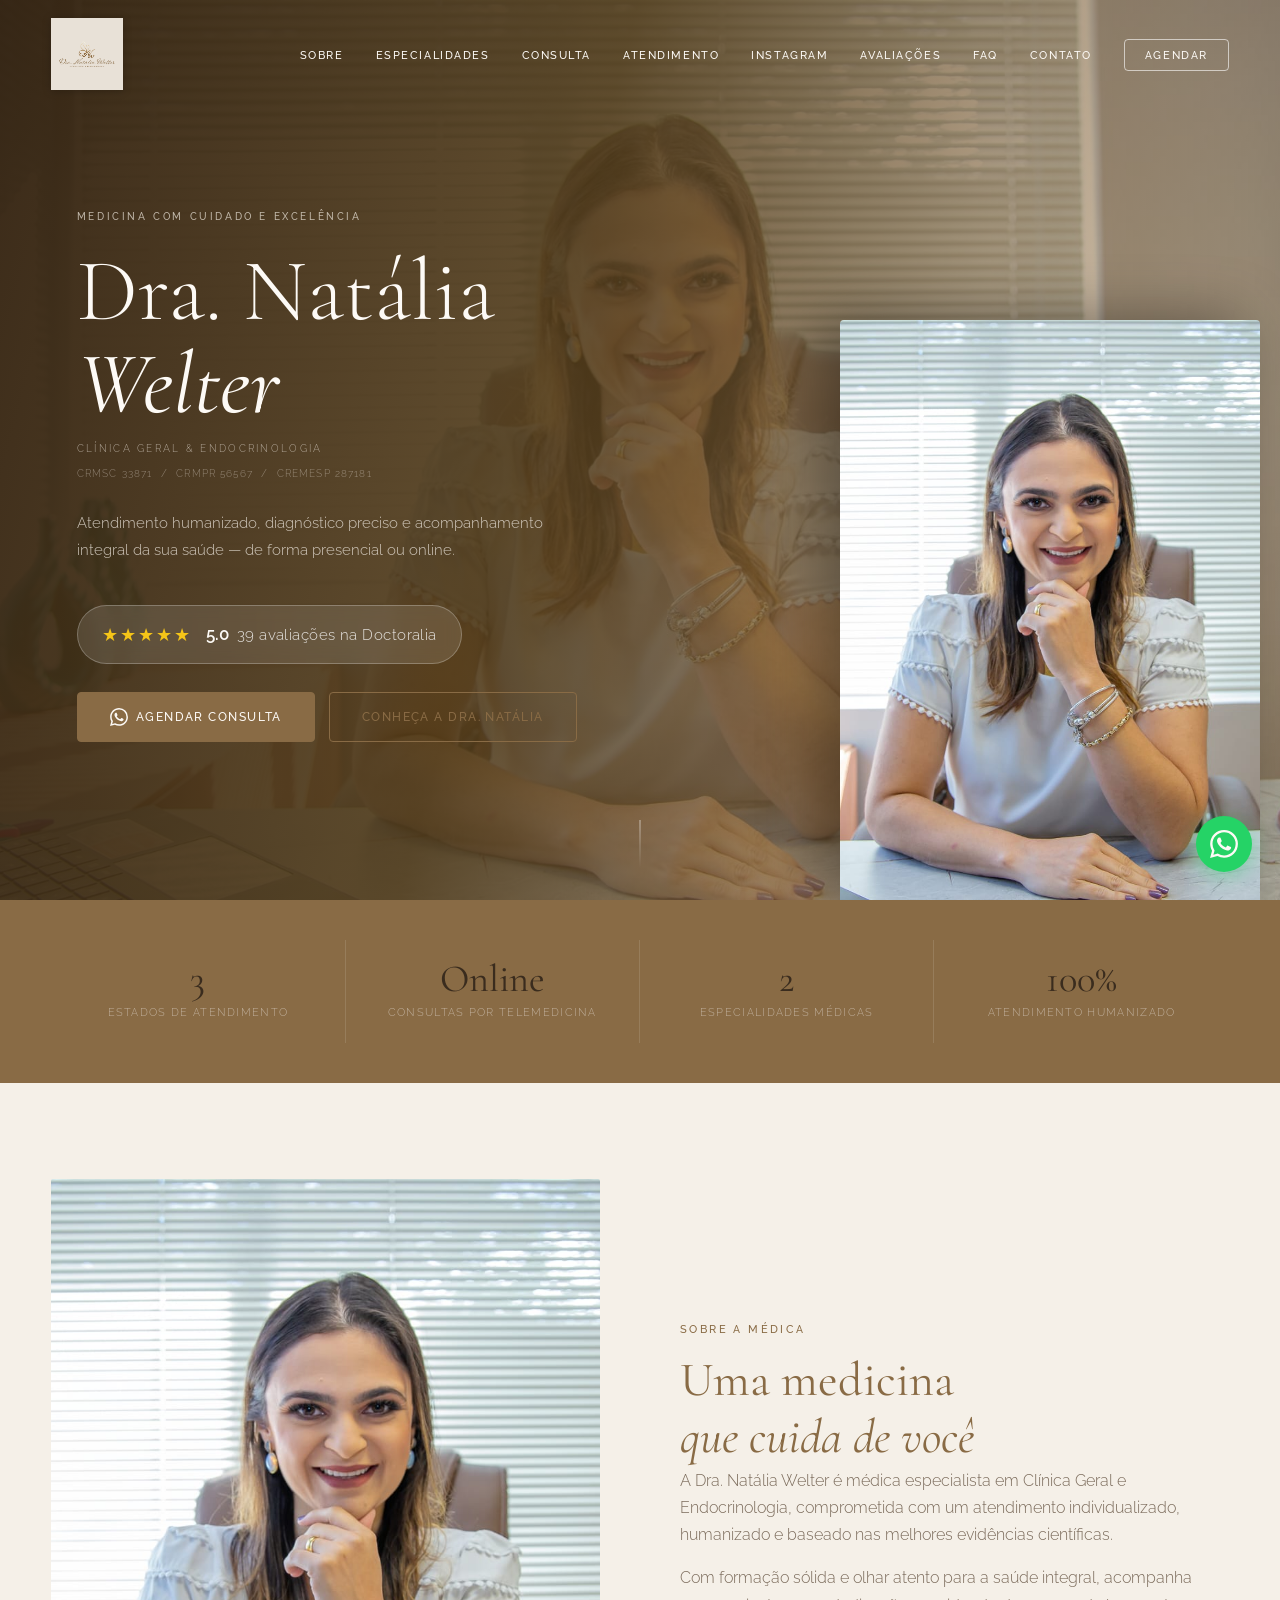
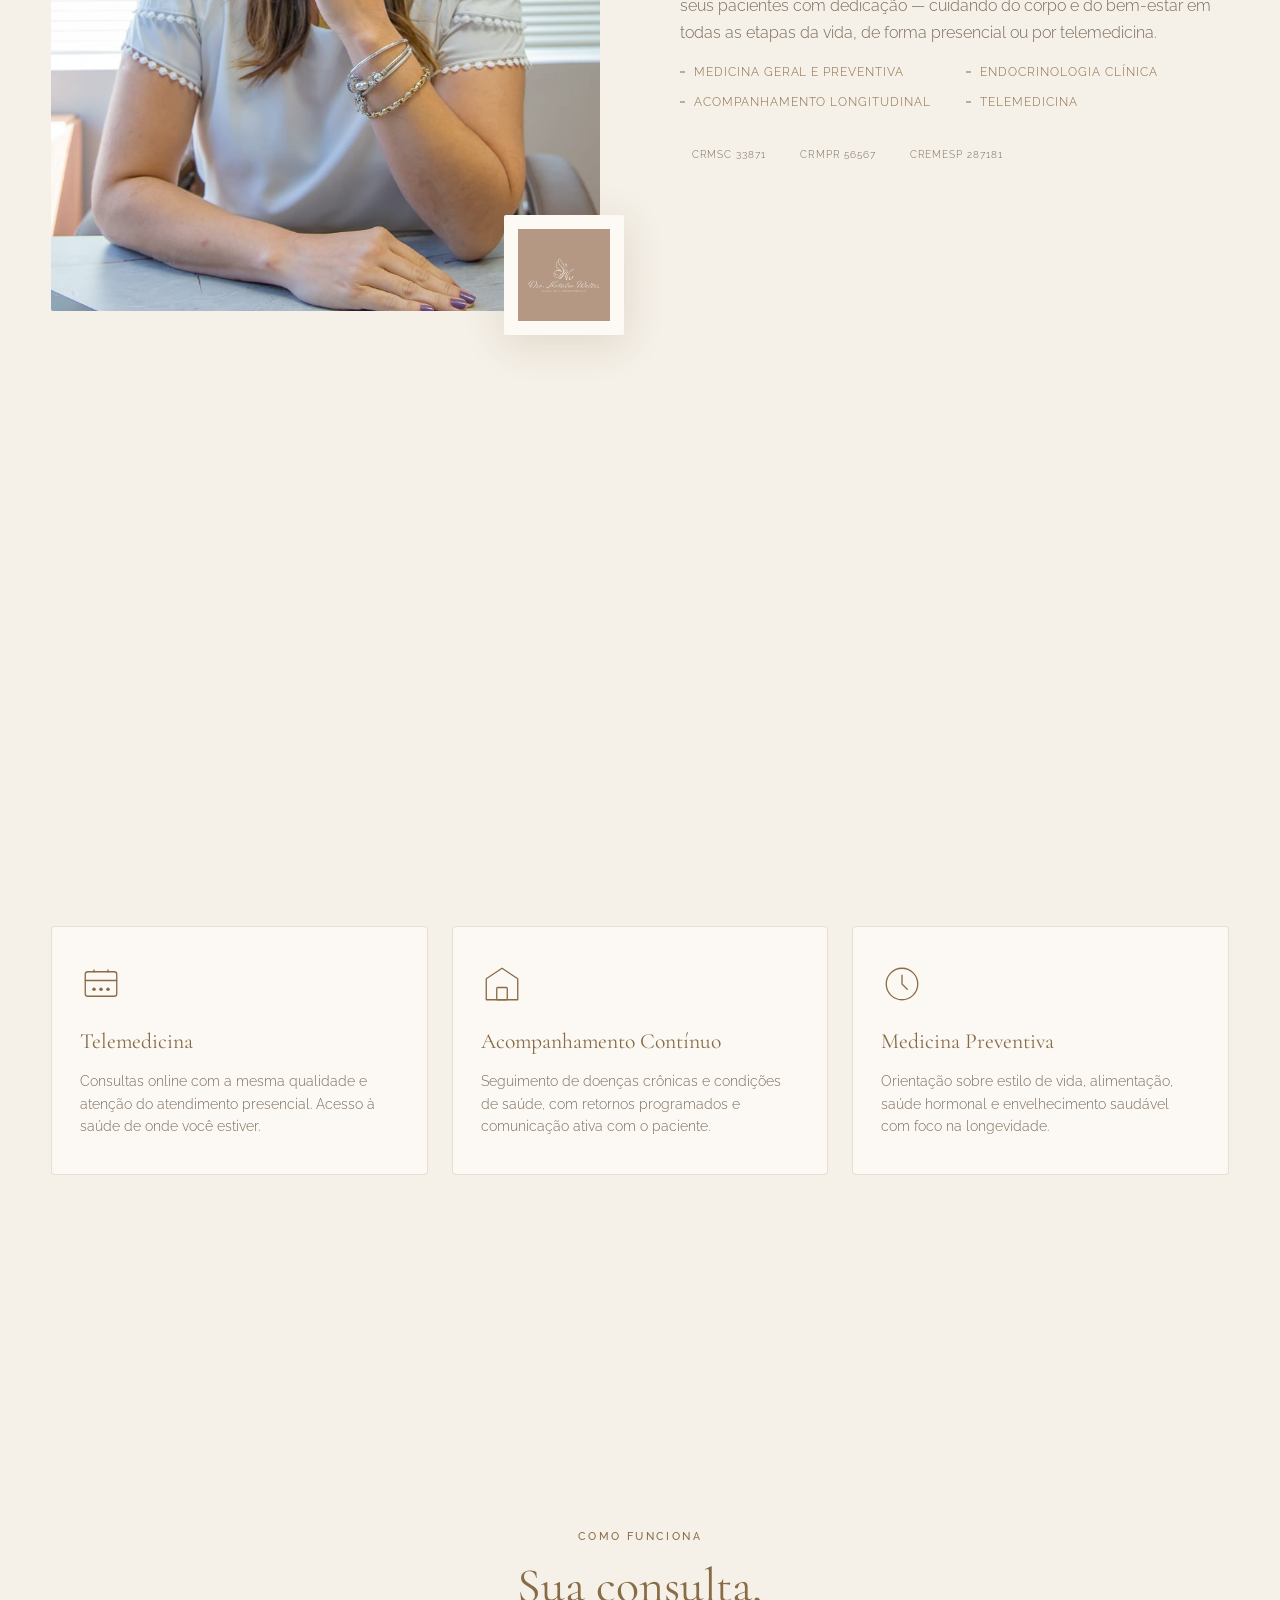
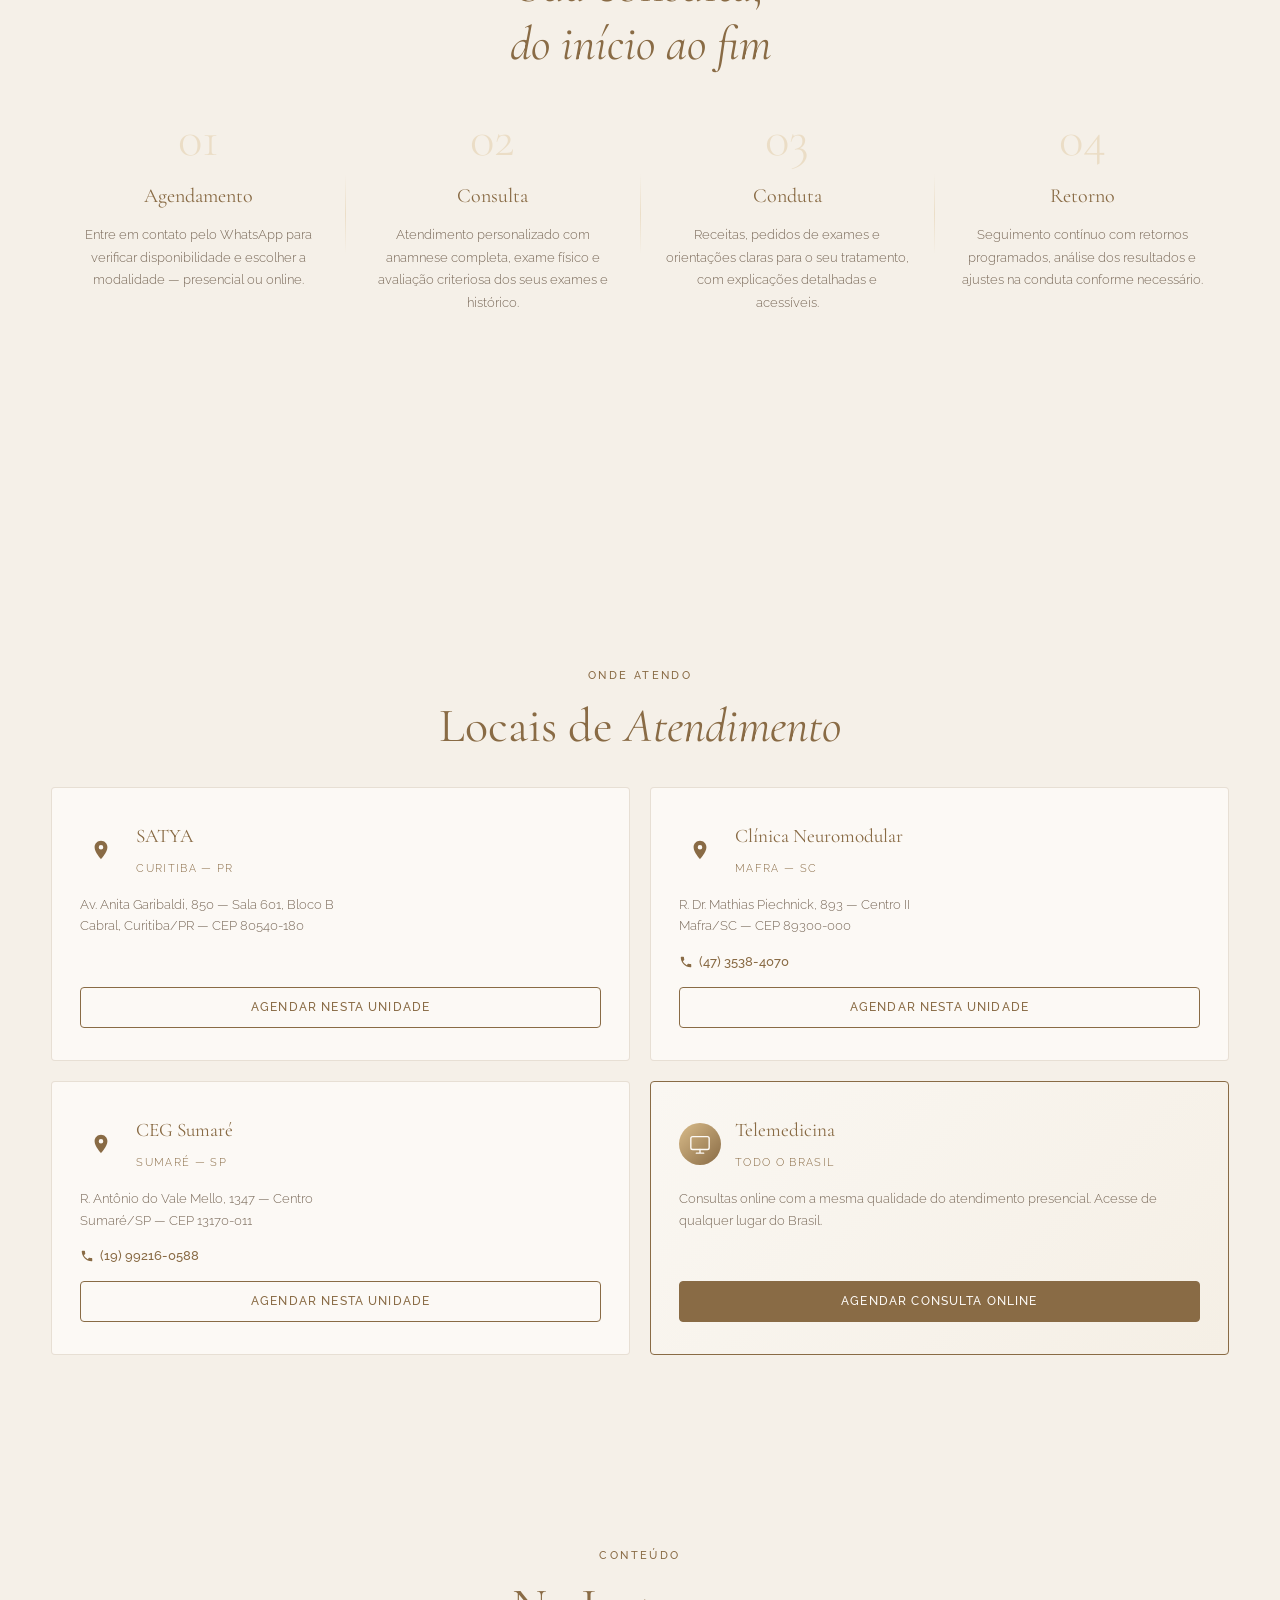
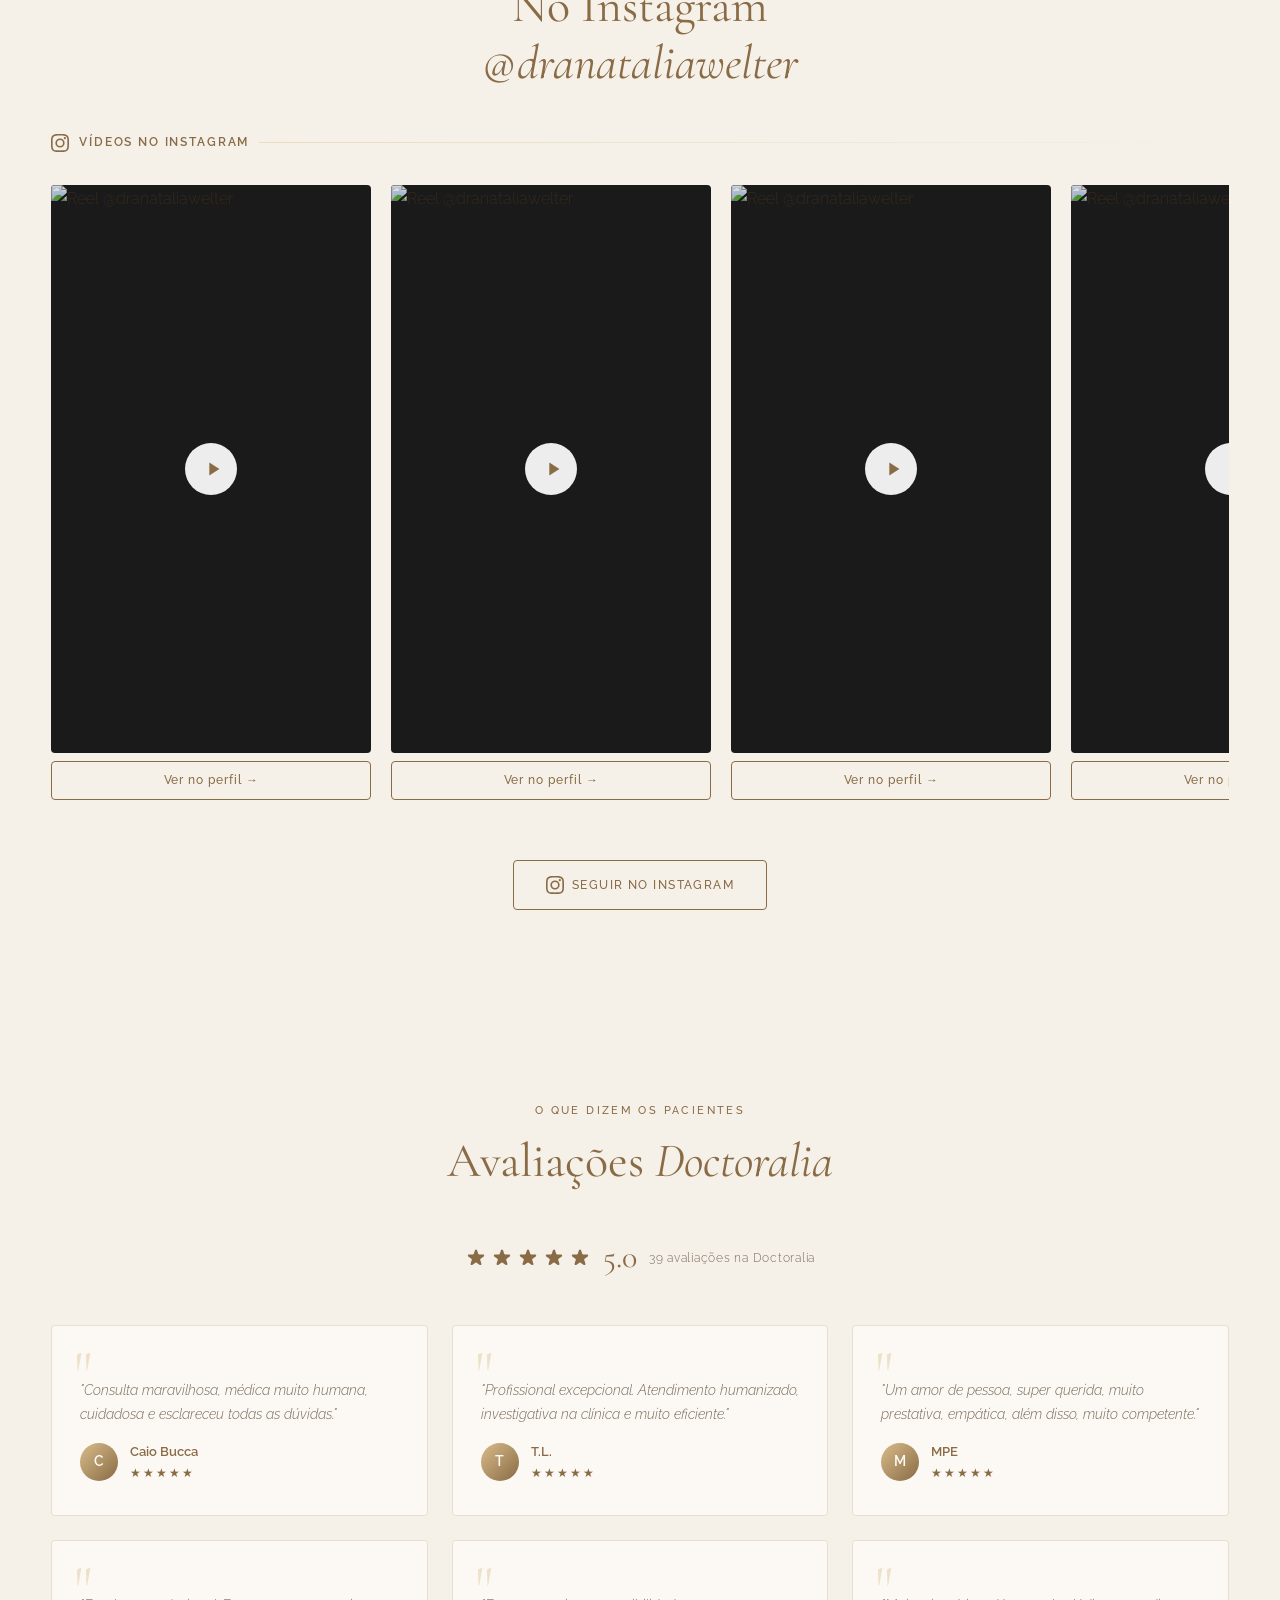
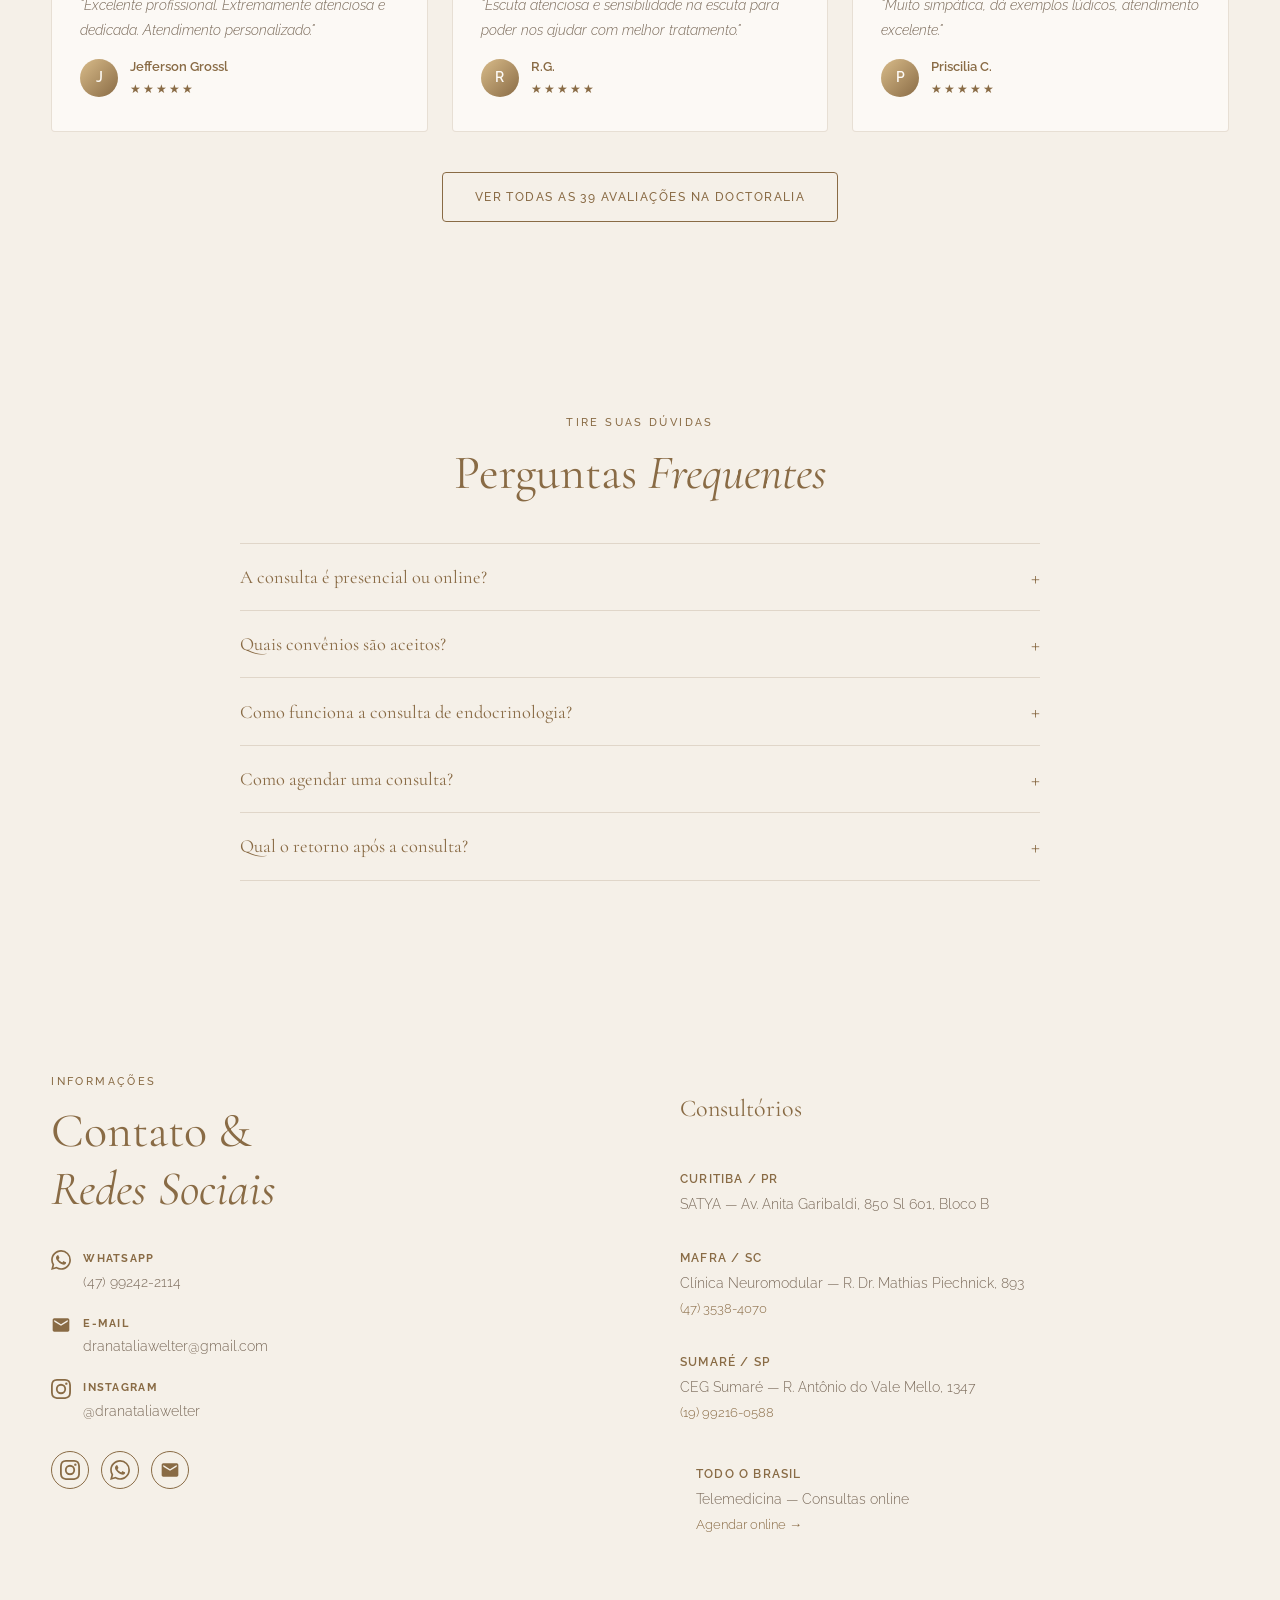
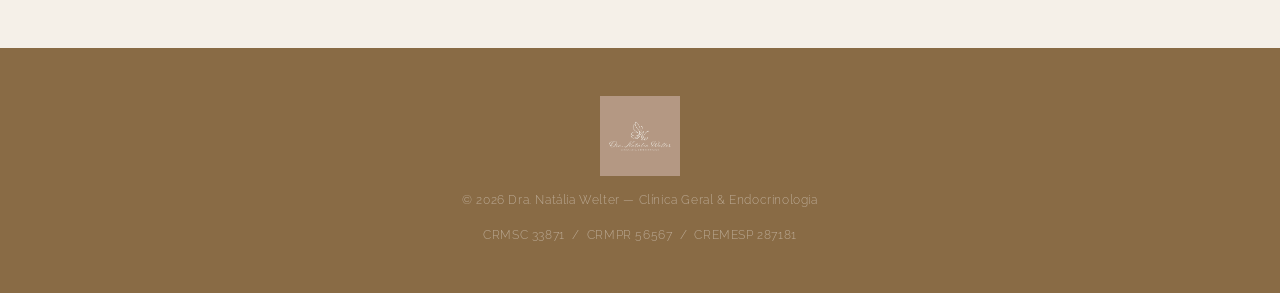
==== index.backup.html @ 38327fff "update: nova versão do site (bundle); backup em index.backup.html" ====
<!DOCTYPE html>
<html lang="pt-BR">
<head>
  <meta charset="UTF-8" />
  <meta name="viewport" content="width=device-width, initial-scale=1.0" />
  <title>Dra. Natália Welter — Clínica Geral & Endocrinologia</title>
  <meta name="description" content="Dra. Natália Welter, médica especialista em Clínica Geral e Endocrinologia. Atendimento presencial em Curitiba/PR, Mafra/SC, Sumaré/SP e online. Agende sua consulta." />
  <link rel="preconnect" href="https://fonts.googleapis.com" />
  <link rel="preconnect" href="https://fonts.gstatic.com" crossorigin />
  <link href="https://fonts.googleapis.com/css2?family=Cormorant+Garamond:ital,wght@0,300;0,400;0,500;1,300;1,400&family=Raleway:wght@300;400;500;600&display=swap" rel="stylesheet" />
  <link rel="stylesheet" href="assets/css/style.css" />
</head>
<body>

  <!-- NAVEGAÇÃO -->
  <header class="header" id="header">
    <nav class="nav container">
      <a href="#inicio" class="nav__logo">
        <img src="assets/images/logo-light.png" alt="Dra. Natália Welter" />
      </a>
      <ul class="nav__menu" id="navMenu">
        <li><a href="#sobre" class="nav__link">Sobre</a></li>
        <li><a href="#especialidades" class="nav__link">Especialidades</a></li>
        <li><a href="#consulta" class="nav__link">Consulta</a></li>
        <li><a href="#locais" class="nav__link">Atendimento</a></li>
        <li><a href="#instagram" class="nav__link">Instagram</a></li>
        <li><a href="#avaliacoes" class="nav__link">Avaliações</a></li>
        <li><a href="#faq" class="nav__link">FAQ</a></li>
        <li><a href="#contato" class="nav__link">Contato</a></li>
        <li><a href="https://wa.me/5547992422114" target="_blank" rel="noopener" class="nav__link nav__link--cta">Agendar</a></li>
      </ul>
      <button class="nav__toggle" id="navToggle" aria-label="Abrir menu">
        <span></span><span></span><span></span>
      </button>
    </nav>
  </header>

  <!-- HERO -->
  <section class="hero" id="inicio">
    <div class="hero__bg"></div>
    <div class="hero__grid">
      <div class="hero__content">
        <p class="hero__eyebrow">Medicina com cuidado e excelência</p>
        <h1 class="hero__title">Dra. Natália<br /><em>Welter</em></h1>
        <p class="hero__specialty">Clínica Geral &amp; Endocrinologia</p>
        <p class="hero__crm">CRMSC 33871 &nbsp;/&nbsp; CRMPR 56567 &nbsp;/&nbsp; CREMESP 287181</p>
        <p class="hero__text">
          Atendimento humanizado, diagnóstico preciso e acompanhamento integral da sua saúde — de forma presencial ou online.
        </p>
        <!-- Badge social proof -->
        <a href="#avaliacoes" class="hero__badge-social">
          <div class="hero__badge-stars">★★★★★</div>
          <div class="hero__badge-text">
            <strong>5.0</strong>
            <span>39 avaliações na Doctoralia</span>
          </div>
        </a>
        <div class="hero__actions">
          <a href="https://wa.me/5547992422114" target="_blank" rel="noopener" class="btn btn--primary">
            <svg viewBox="0 0 24 24" fill="currentColor" width="18" height="18"><path d="M17.472 14.382c-.297-.149-1.758-.867-2.03-.967-.273-.099-.471-.148-.67.15-.197.297-.767.966-.94 1.164-.173.199-.347.223-.644.075-.297-.15-1.255-.463-2.39-1.475-.883-.788-1.48-1.761-1.653-2.059-.173-.297-.018-.458.13-.606.134-.133.298-.347.446-.52.149-.174.198-.298.298-.497.099-.198.05-.371-.025-.52-.075-.149-.669-1.612-.916-2.207-.242-.579-.487-.5-.669-.51-.173-.008-.371-.01-.57-.01-.198 0-.52.074-.792.372-.272.297-1.04 1.016-1.04 2.479 0 1.462 1.065 2.875 1.213 3.074.149.198 2.096 3.2 5.077 4.487.709.306 1.262.489 1.694.625.712.227 1.36.195 1.871.118.571-.085 1.758-.719 2.006-1.413.248-.694.248-1.289.173-1.413-.074-.124-.272-.198-.57-.347m-5.421 7.403h-.004a9.87 9.87 0 01-5.031-1.378l-.361-.214-3.741.982.998-3.648-.235-.374a9.86 9.86 0 01-1.51-5.26c.001-5.45 4.436-9.884 9.888-9.884 2.64 0 5.122 1.03 6.988 2.898a9.825 9.825 0 012.893 6.994c-.003 5.45-4.437 9.884-9.885 9.884m8.413-18.297A11.815 11.815 0 0012.05 0C5.495 0 .16 5.335.157 11.892c0 2.096.547 4.142 1.588 5.945L.057 24l6.305-1.654a11.882 11.882 0 005.683 1.448h.005c6.554 0 11.89-5.335 11.893-11.893a11.821 11.821 0 00-3.48-8.413z"/></svg>
            Agendar Consulta
          </a>
          <a href="#sobre" class="btn btn--outline-hero">Conheça a Dra. Natália</a>
        </div>
      </div>
      <div class="hero__photo">
        <div class="hero__photo-frame">
          <img src="assets/images/foto-dra-natalia.jpg" alt="Dra. Natália Welter" class="hero__photo-img" />
        </div>
      </div>
    </div>
    <div class="hero__scroll"><span></span></div>
  </section>

  <!-- NÚMEROS / DESTAQUES -->
  <section class="numeros">
    <div class="container numeros__grid">
      <div class="numero__item">
        <strong>3</strong>
        <span>Estados de atendimento</span>
      </div>
      <div class="numero__item">
        <strong>Online</strong>
        <span>Consultas por telemedicina</span>
      </div>
      <div class="numero__item">
        <strong>2</strong>
        <span>Especialidades médicas</span>
      </div>
      <div class="numero__item">
        <strong>100%</strong>
        <span>Atendimento humanizado</span>
      </div>
    </div>
  </section>

  <!-- SOBRE -->
  <section class="sobre section" id="sobre">
    <div class="container sobre__grid">
      <div class="sobre__image-wrap" data-reveal>
        <div class="sobre__image-frame">
          <img src="assets/images/foto-dra-natalia.jpg" alt="Dra. Natália Welter em seu consultório" class="sobre__foto" />
        </div>
        <div class="sobre__image-tag">
          <img src="assets/images/logo-beige.png" alt="Dra. Natália Welter" />
        </div>
      </div>
      <div class="sobre__content" data-reveal>
        <span class="section__label">Sobre a médica</span>
        <h2 class="section__title">Uma medicina<br /><em>que cuida de você</em></h2>
        <p>
          A Dra. Natália Welter é médica especialista em Clínica Geral e Endocrinologia, comprometida com um atendimento individualizado, humanizado e baseado nas melhores evidências científicas.
        </p>
        <p>
          Com formação sólida e olhar atento para a saúde integral, acompanha seus pacientes com dedicação — cuidando do corpo e do bem-estar em todas as etapas da vida, de forma presencial ou por telemedicina.
        </p>
        <ul class="sobre__list">
          <li>Medicina Geral e Preventiva</li>
          <li>Endocrinologia Clínica</li>
          <li>Acompanhamento Longitudinal</li>
          <li>Telemedicina</li>
        </ul>
        <div class="sobre__crms">
          <span>CRMSC 33871</span>
          <span>CRMPR 56567</span>
          <span>CREMESP 287181</span>
        </div>
      </div>
    </div>
  </section>

  <!-- ESPECIALIDADES -->
  <section class="especialidades section section--alt" id="especialidades">
    <div class="container">
      <div class="section__header" data-reveal>
        <span class="section__label">Áreas de atuação</span>
        <h2 class="section__title">Especialidades</h2>
      </div>
      <div class="cards">

        <div class="card" data-reveal>
          <div class="card__icon">
            <svg viewBox="0 0 48 48" fill="none" xmlns="http://www.w3.org/2000/svg"><path d="M24 4C12.954 4 4 12.954 4 24s8.954 20 20 20 20-8.954 20-20S35.046 4 24 4z" stroke="currentColor" stroke-width="1.5"/><path d="M24 14v20M14 24h20" stroke="currentColor" stroke-width="1.5" stroke-linecap="round"/></svg>
          </div>
          <h3>Clínica Geral</h3>
          <p>Diagnóstico, tratamento e prevenção de doenças. Cuidado integral com a saúde do adulto — do check-up à conduta terapêutica personalizada.</p>
        </div>

        <div class="card" data-reveal>
          <div class="card__icon">
            <svg viewBox="0 0 48 48" fill="none" xmlns="http://www.w3.org/2000/svg"><path d="M24 8c-4.418 0-8 3.582-8 8 0 3.07 1.73 5.74 4.27 7.12L18 38h12l-2.27-14.88C30.27 21.74 32 19.07 32 16c0-4.418-3.582-8-8-8z" stroke="currentColor" stroke-width="1.5" stroke-linejoin="round"/><path d="M18 38c0 2.21 2.686 4 6 4s6-1.79 6-4" stroke="currentColor" stroke-width="1.5"/></svg>
          </div>
          <h3>Endocrinologia</h3>
          <p>Avaliação e tratamento de disfunções hormonais: tireoide, diabetes, obesidade, adrenal, hipófise e distúrbios do metabolismo.</p>
        </div>

        <div class="card" data-reveal>
          <div class="card__icon">
            <svg viewBox="0 0 48 48" fill="none" xmlns="http://www.w3.org/2000/svg"><rect x="8" y="8" width="32" height="32" rx="4" stroke="currentColor" stroke-width="1.5"/><path d="M16 24h16M24 16v16" stroke="currentColor" stroke-width="1.5" stroke-linecap="round"/></svg>
          </div>
          <h3>Check-up & Prevenção</h3>
          <p>Avaliação preventiva completa com exames e orientações para manter a saúde em dia e antecipar riscos com antecedência.</p>
        </div>

        <div class="card" data-reveal>
          <div class="card__icon">
            <svg viewBox="0 0 48 48" fill="none" xmlns="http://www.w3.org/2000/svg"><rect x="6" y="10" width="36" height="28" rx="3" stroke="currentColor" stroke-width="1.5"/><path d="M16 10V8M32 10V8M6 20h36" stroke="currentColor" stroke-width="1.5" stroke-linecap="round"/><circle cx="16" cy="30" r="2" fill="currentColor"/><circle cx="24" cy="30" r="2" fill="currentColor"/><circle cx="32" cy="30" r="2" fill="currentColor"/></svg>
          </div>
          <h3>Telemedicina</h3>
          <p>Consultas online com a mesma qualidade e atenção do atendimento presencial. Acesso à saúde de onde você estiver.</p>
        </div>

        <div class="card" data-reveal>
          <div class="card__icon">
            <svg viewBox="0 0 48 48" fill="none" xmlns="http://www.w3.org/2000/svg"><path d="M24 6L6 18v24h36V18L24 6z" stroke="currentColor" stroke-width="1.5" stroke-linejoin="round"/><rect x="18" y="28" width="12" height="14" rx="1" stroke="currentColor" stroke-width="1.5"/></svg>
          </div>
          <h3>Acompanhamento Contínuo</h3>
          <p>Seguimento de doenças crônicas e condições de saúde, com retornos programados e comunicação ativa com o paciente.</p>
        </div>

        <div class="card" data-reveal>
          <div class="card__icon">
            <svg viewBox="0 0 48 48" fill="none" xmlns="http://www.w3.org/2000/svg"><path d="M24 6c-9.941 0-18 8.059-18 18s8.059 18 18 18 18-8.059 18-18S33.941 6 24 6z" stroke="currentColor" stroke-width="1.5"/><path d="M24 14v10l6 6" stroke="currentColor" stroke-width="1.5" stroke-linecap="round" stroke-linejoin="round"/></svg>
          </div>
          <h3>Medicina Preventiva</h3>
          <p>Orientação sobre estilo de vida, alimentação, saúde hormonal e envelhecimento saudável com foco na longevidade.</p>
        </div>

      </div>
    </div>
  </section>

  <!-- CONSULTA / COMO FUNCIONA -->
  <section class="consulta section" id="consulta">
    <div class="container">
      <div class="section__header" data-reveal>
        <span class="section__label">Como funciona</span>
        <h2 class="section__title">Sua consulta,<br /><em>do início ao fim</em></h2>
      </div>
      <div class="steps">
        <div class="step" data-reveal>
          <div class="step__number">01</div>
          <h3>Agendamento</h3>
          <p>Entre em contato pelo WhatsApp para verificar disponibilidade e escolher a modalidade — presencial ou online.</p>
        </div>
        <div class="step__divider"></div>
        <div class="step" data-reveal>
          <div class="step__number">02</div>
          <h3>Consulta</h3>
          <p>Atendimento personalizado com anamnese completa, exame físico e avaliação criteriosa dos seus exames e histórico.</p>
        </div>
        <div class="step__divider"></div>
        <div class="step" data-reveal>
          <div class="step__number">03</div>
          <h3>Conduta</h3>
          <p>Receitas, pedidos de exames e orientações claras para o seu tratamento, com explicações detalhadas e acessíveis.</p>
        </div>
        <div class="step__divider"></div>
        <div class="step" data-reveal>
          <div class="step__number">04</div>
          <h3>Retorno</h3>
          <p>Seguimento contínuo com retornos programados, análise dos resultados e ajustes na conduta conforme necessário.</p>
        </div>
      </div>
    </div>
  </section>

  <!-- LOCAIS DE ATENDIMENTO -->
  <section class="locais section section--alt" id="locais">
    <div class="container">
      <div class="section__header" data-reveal>
        <span class="section__label">Onde atendo</span>
        <h2 class="section__title">Locais de <em>Atendimento</em></h2>
      </div>
      <div class="locais__grid">

        <div class="local__card" data-reveal>
          <div class="local__header">
            <div class="local__icon">
              <svg viewBox="0 0 24 24" fill="currentColor" width="22" height="22"><path d="M12 2C8.134 2 5 5.134 5 9c0 5.25 7 13 7 13s7-7.75 7-13c0-3.866-3.134-7-7-7zm0 9.5A2.5 2.5 0 1112 6.5a2.5 2.5 0 010 5z"/></svg>
            </div>
            <div>
              <strong class="local__nome">SATYA</strong>
              <span class="local__cidade">Curitiba — PR</span>
            </div>
          </div>
          <p class="local__endereco">Av. Anita Garibaldi, 850 — Sala 601, Bloco B<br />Cabral, Curitiba/PR — CEP 80540-180</p>
          <a href="https://wa.me/5547992422114" target="_blank" rel="noopener" class="local__btn">Agendar nesta unidade</a>
        </div>

        <div class="local__card" data-reveal>
          <div class="local__header">
            <div class="local__icon">
              <svg viewBox="0 0 24 24" fill="currentColor" width="22" height="22"><path d="M12 2C8.134 2 5 5.134 5 9c0 5.25 7 13 7 13s7-7.75 7-13c0-3.866-3.134-7-7-7zm0 9.5A2.5 2.5 0 1112 6.5a2.5 2.5 0 010 5z"/></svg>
            </div>
            <div>
              <strong class="local__nome">Clínica Neuromodular</strong>
              <span class="local__cidade">Mafra — SC</span>
            </div>
          </div>
          <p class="local__endereco">R. Dr. Mathias Piechnick, 893 — Centro II<br />Mafra/SC — CEP 89300-000</p>
          <a href="tel:+554735384070" class="local__telefone">
            <svg viewBox="0 0 24 24" fill="currentColor" width="14" height="14"><path d="M6.62 10.79c1.44 2.83 3.76 5.14 6.59 6.59l2.2-2.2c.27-.27.67-.36 1.02-.24 1.12.37 2.33.57 3.57.57.55 0 1 .45 1 1V20c0 .55-.45 1-1 1-9.39 0-17-7.61-17-17 0-.55.45-1 1-1h3.5c.55 0 1 .45 1 1 0 1.25.2 2.45.57 3.57.11.35.03.74-.25 1.02l-2.2 2.2z"/></svg>
            (47) 3538-4070
          </a>
          <a href="https://wa.me/5547992422114" target="_blank" rel="noopener" class="local__btn">Agendar nesta unidade</a>
        </div>

        <div class="local__card" data-reveal>
          <div class="local__header">
            <div class="local__icon">
              <svg viewBox="0 0 24 24" fill="currentColor" width="22" height="22"><path d="M12 2C8.134 2 5 5.134 5 9c0 5.25 7 13 7 13s7-7.75 7-13c0-3.866-3.134-7-7-7zm0 9.5A2.5 2.5 0 1112 6.5a2.5 2.5 0 010 5z"/></svg>
            </div>
            <div>
              <strong class="local__nome">CEG Sumaré</strong>
              <span class="local__cidade">Sumaré — SP</span>
            </div>
          </div>
          <p class="local__endereco">R. Antônio do Vale Mello, 1347 — Centro<br />Sumaré/SP — CEP 13170-011</p>
          <a href="tel:+551999216-0588" class="local__telefone">
            <svg viewBox="0 0 24 24" fill="currentColor" width="14" height="14"><path d="M6.62 10.79c1.44 2.83 3.76 5.14 6.59 6.59l2.2-2.2c.27-.27.67-.36 1.02-.24 1.12.37 2.33.57 3.57.57.55 0 1 .45 1 1V20c0 .55-.45 1-1 1-9.39 0-17-7.61-17-17 0-.55.45-1 1-1h3.5c.55 0 1 .45 1 1 0 1.25.2 2.45.57 3.57.11.35.03.74-.25 1.02l-2.2 2.2z"/></svg>
            (19) 99216-0588
          </a>
          <a href="https://wa.me/5547992422114" target="_blank" rel="noopener" class="local__btn">Agendar nesta unidade</a>
        </div>

        <div class="local__card local__card--online" data-reveal>
          <div class="local__header">
            <div class="local__icon local__icon--online">
              <svg viewBox="0 0 24 24" fill="none" xmlns="http://www.w3.org/2000/svg" width="22" height="22"><rect x="2" y="4" width="20" height="14" rx="2" stroke="currentColor" stroke-width="1.5"/><path d="M8 22h8M12 18v4" stroke="currentColor" stroke-width="1.5" stroke-linecap="round"/></svg>
            </div>
            <div>
              <strong class="local__nome">Telemedicina</strong>
              <span class="local__cidade">Todo o Brasil</span>
            </div>
          </div>
          <p class="local__endereco">Consultas online com a mesma qualidade do atendimento presencial. Acesse de qualquer lugar do Brasil.</p>
          <a href="https://wa.me/5547992422114" target="_blank" rel="noopener" class="local__btn local__btn--online">Agendar consulta online</a>
        </div>

      </div>
    </div>
  </section>

  <!-- INSTAGRAM -->
  <section class="conteudo section section--alt" id="instagram">
    <div class="container">
      <div class="section__header" data-reveal>
        <span class="section__label">Conteúdo</span>
        <h2 class="section__title">No Instagram<br/><em>@dranataliawelter</em></h2>
      </div>
      <div class="conteudo__sub-header">
        <svg viewBox="0 0 24 24" fill="currentColor" width="18" height="18"><path d="M12 2.163c3.204 0 3.584.012 4.85.07 3.252.148 4.771 1.691 4.919 4.919.058 1.265.069 1.645.069 4.849 0 3.205-.012 3.584-.069 4.849-.149 3.225-1.664 4.771-4.919 4.919-1.266.058-1.644.07-4.85.07-3.204 0-3.584-.012-4.849-.07-3.26-.149-4.771-1.699-4.919-4.92-.058-1.265-.07-1.644-.07-4.849 0-3.204.013-3.583.07-4.849.149-3.227 1.664-4.771 4.919-4.919 1.266-.057 1.645-.069 4.849-.069zM12 0C8.741 0 8.333.014 7.053.072 2.695.272.273 2.69.073 7.052.014 8.333 0 8.741 0 12c0 3.259.014 3.668.072 4.948.2 4.358 2.618 6.78 6.98 6.98C8.333 23.986 8.741 24 12 24c3.259 0 3.668-.014 4.948-.072 4.354-.2 6.782-2.618 6.979-6.98.059-1.28.073-1.689.073-4.948 0-3.259-.014-3.667-.072-4.947-.196-4.354-2.617-6.78-6.979-6.98C15.668.014 15.259 0 12 0zm0 5.838a6.162 6.162 0 100 12.324 6.162 6.162 0 000-12.324zM12 16a4 4 0 110-8 4 4 0 010 8zm6.406-11.845a1.44 1.44 0 100 2.881 1.44 1.44 0 000-2.881z"/></svg>
        <span>Vídeos no Instagram</span>
      </div>
      <div class="reels__track">
        <div class="reel__wrap"><a href="https://www.instagram.com/reel/DRdBqvHkp5x/" target="_blank" rel="noopener" class="reel__thumb"><img src="https://wsrv.nl/?url=instagram.com/p/DRdBqvHkp5x/media/?size=l&w=300&h=530&fit=cover" alt="Reel @dranataliawelter" loading="lazy"/><div class="reel__play"><svg viewBox="0 0 24 24" fill="currentColor" width="22" height="22"><path d="M8 5v14l11-7z"/></svg></div></a><a href="https://instagram.com/dranataliawelter" target="_blank" rel="noopener" class="reel__btn">Ver no perfil →</a></div>
        <div class="reel__wrap"><a href="https://www.instagram.com/reel/DQcpsddEqP4/" target="_blank" rel="noopener" class="reel__thumb"><img src="https://wsrv.nl/?url=instagram.com/p/DQcpsddEqP4/media/?size=l&w=300&h=530&fit=cover" alt="Reel @dranataliawelter" loading="lazy"/><div class="reel__play"><svg viewBox="0 0 24 24" fill="currentColor" width="22" height="22"><path d="M8 5v14l11-7z"/></svg></div></a><a href="https://instagram.com/dranataliawelter" target="_blank" rel="noopener" class="reel__btn">Ver no perfil →</a></div>
        <div class="reel__wrap"><a href="https://www.instagram.com/reel/DPzdB0vEi78/" target="_blank" rel="noopener" class="reel__thumb"><img src="https://wsrv.nl/?url=instagram.com/p/DPzdB0vEi78/media/?size=l&w=300&h=530&fit=cover" alt="Reel @dranataliawelter" loading="lazy"/><div class="reel__play"><svg viewBox="0 0 24 24" fill="currentColor" width="22" height="22"><path d="M8 5v14l11-7z"/></svg></div></a><a href="https://instagram.com/dranataliawelter" target="_blank" rel="noopener" class="reel__btn">Ver no perfil →</a></div>
        <div class="reel__wrap"><a href="https://www.instagram.com/reel/DPCh74gDmvZ/" target="_blank" rel="noopener" class="reel__thumb"><img src="https://wsrv.nl/?url=instagram.com/p/DPCh74gDmvZ/media/?size=l&w=300&h=530&fit=cover" alt="Reel @dranataliawelter" loading="lazy"/><div class="reel__play"><svg viewBox="0 0 24 24" fill="currentColor" width="22" height="22"><path d="M8 5v14l11-7z"/></svg></div></a><a href="https://instagram.com/dranataliawelter" target="_blank" rel="noopener" class="reel__btn">Ver no perfil →</a></div>
        <div class="reel__wrap"><a href="https://www.instagram.com/reel/DOZX8PSEgxJ/" target="_blank" rel="noopener" class="reel__thumb"><img src="https://wsrv.nl/?url=instagram.com/p/DOZX8PSEgxJ/media/?size=l&w=300&h=530&fit=cover" alt="Reel @dranataliawelter" loading="lazy"/><div class="reel__play"><svg viewBox="0 0 24 24" fill="currentColor" width="22" height="22"><path d="M8 5v14l11-7z"/></svg></div></a><a href="https://instagram.com/dranataliawelter" target="_blank" rel="noopener" class="reel__btn">Ver no perfil →</a></div>
        <div class="reel__wrap"><a href="https://www.instagram.com/reel/DN3NozBS-fU/" target="_blank" rel="noopener" class="reel__thumb"><img src="https://wsrv.nl/?url=instagram.com/p/DN3NozBS-fU/media/?size=l&w=300&h=530&fit=cover" alt="Reel @dranataliawelter" loading="lazy"/><div class="reel__play"><svg viewBox="0 0 24 24" fill="currentColor" width="22" height="22"><path d="M8 5v14l11-7z"/></svg></div></a><a href="https://instagram.com/dranataliawelter" target="_blank" rel="noopener" class="reel__btn">Ver no perfil →</a></div>
        <div class="reel__wrap"><a href="https://www.instagram.com/reel/DM_NWs_SCdF/" target="_blank" rel="noopener" class="reel__thumb"><img src="https://wsrv.nl/?url=instagram.com/p/DM_NWs_SCdF/media/?size=l&w=300&h=530&fit=cover" alt="Reel @dranataliawelter" loading="lazy"/><div class="reel__play"><svg viewBox="0 0 24 24" fill="currentColor" width="22" height="22"><path d="M8 5v14l11-7z"/></svg></div></a><a href="https://instagram.com/dranataliawelter" target="_blank" rel="noopener" class="reel__btn">Ver no perfil →</a></div>
      </div>
      <div class="reels__cta" data-reveal>
        <a href="https://instagram.com/dranataliawelter" target="_blank" rel="noopener" class="btn btn--outline">
          <svg viewBox="0 0 24 24" fill="currentColor" width="18" height="18"><path d="M12 2.163c3.204 0 3.584.012 4.85.07 3.252.148 4.771 1.691 4.919 4.919.058 1.265.069 1.645.069 4.849 0 3.205-.012 3.584-.069 4.849-.149 3.225-1.664 4.771-4.919 4.919-1.266.058-1.644.07-4.85.07-3.204 0-3.584-.012-4.849-.07-3.26-.149-4.771-1.699-4.919-4.92-.058-1.265-.07-1.644-.07-4.849 0-3.204.013-3.583.07-4.849.149-3.227 1.664-4.771 4.919-4.919 1.266-.057 1.645-.069 4.849-.069zM12 0C8.741 0 8.333.014 7.053.072 2.695.272.273 2.69.073 7.052.014 8.333 0 8.741 0 12c0 3.259.014 3.668.072 4.948.2 4.358 2.618 6.78 6.98 6.98C8.333 23.986 8.741 24 12 24c3.259 0 3.668-.014 4.948-.072 4.354-.2 6.782-2.618 6.979-6.98.059-1.28.073-1.689.073-4.948 0-3.259-.014-3.667-.072-4.947-.196-4.354-2.617-6.78-6.979-6.98C15.668.014 15.259 0 12 0zm0 5.838a6.162 6.162 0 100 12.324 6.162 6.162 0 000-12.324zM12 16a4 4 0 110-8 4 4 0 010 8zm6.406-11.845a1.44 1.44 0 100 2.881 1.44 1.44 0 000-2.881z"/></svg>
          Seguir no Instagram
        </a>
      </div>
    </div>
  </section>

  <!-- AVALIAÇÕES -->
  <section class="section section--alt" id="avaliacoes">
    <div class="container">
      <div class="section__header" data-reveal>
        <span class="section__label">O que dizem os pacientes</span>
        <h2 class="section__title">Avaliações <em>Doctoralia</em></h2>
      </div>
      <div id="depoimentos">
        <div class="section__header">
          <div class="depo__score">
            <div class="depo__stars">
              <svg viewBox="0 0 20 20" fill="currentColor" width="22" height="22"><path d="M9.049 2.927c.3-.921 1.603-.921 1.902 0l1.07 3.292a1 1 0 00.95.69h3.462c.969 0 1.371 1.24.588 1.81l-2.8 2.034a1 1 0 00-.364 1.118l1.07 3.292c.3.921-.755 1.688-1.54 1.118l-2.8-2.034a1 1 0 00-1.175 0l-2.8 2.034c-.784.57-1.838-.197-1.539-1.118l1.07-3.292a1 1 0 00-.364-1.118L2.98 8.72c-.783-.57-.38-1.81.588-1.81h3.461a1 1 0 00.951-.69l1.07-3.292z"/></svg>
              <svg viewBox="0 0 20 20" fill="currentColor" width="22" height="22"><path d="M9.049 2.927c.3-.921 1.603-.921 1.902 0l1.07 3.292a1 1 0 00.95.69h3.462c.969 0 1.371 1.24.588 1.81l-2.8 2.034a1 1 0 00-.364 1.118l1.07 3.292c.3.921-.755 1.688-1.54 1.118l-2.8-2.034a1 1 0 00-1.175 0l-2.8 2.034c-.784.57-1.838-.197-1.539-1.118l1.07-3.292a1 1 0 00-.364-1.118L2.98 8.72c-.783-.57-.38-1.81.588-1.81h3.461a1 1 0 00.951-.69l1.07-3.292z"/></svg>
              <svg viewBox="0 0 20 20" fill="currentColor" width="22" height="22"><path d="M9.049 2.927c.3-.921 1.603-.921 1.902 0l1.07 3.292a1 1 0 00.95.69h3.462c.969 0 1.371 1.24.588 1.81l-2.8 2.034a1 1 0 00-.364 1.118l1.07 3.292c.3.921-.755 1.688-1.54 1.118l-2.8-2.034a1 1 0 00-1.175 0l-2.8 2.034c-.784.57-1.838-.197-1.539-1.118l1.07-3.292a1 1 0 00-.364-1.118L2.98 8.72c-.783-.57-.38-1.81.588-1.81h3.461a1 1 0 00.951-.69l1.07-3.292z"/></svg>
              <svg viewBox="0 0 20 20" fill="currentColor" width="22" height="22"><path d="M9.049 2.927c.3-.921 1.603-.921 1.902 0l1.07 3.292a1 1 0 00.95.69h3.462c.969 0 1.371 1.24.588 1.81l-2.8 2.034a1 1 0 00-.364 1.118l1.07 3.292c.3.921-.755 1.688-1.54 1.118l-2.8-2.034a1 1 0 00-1.175 0l-2.8 2.034c-.784.57-1.838-.197-1.539-1.118l1.07-3.292a1 1 0 00-.364-1.118L2.98 8.72c-.783-.57-.38-1.81.588-1.81h3.461a1 1 0 00.951-.69l1.07-3.292z"/></svg>
              <svg viewBox="0 0 20 20" fill="currentColor" width="22" height="22"><path d="M9.049 2.927c.3-.921 1.603-.921 1.902 0l1.07 3.292a1 1 0 00.95.69h3.462c.969 0 1.371 1.24.588 1.81l-2.8 2.034a1 1 0 00-.364 1.118l1.07 3.292c.3.921-.755 1.688-1.54 1.118l-2.8-2.034a1 1 0 00-1.175 0l-2.8 2.034c-.784.57-1.838-.197-1.539-1.118l1.07-3.292a1 1 0 00-.364-1.118L2.98 8.72c-.783-.57-.38-1.81.588-1.81h3.461a1 1 0 00.951-.69l1.07-3.292z"/></svg>
            </div>
            <strong>5.0</strong>
            <span>39 avaliações na Doctoralia</span>
          </div>
        </div>

      <div class="depo__grid">

        <div class="depo__card" data-reveal>
          <div class="depo__aspas">"</div>
          <p>"Consulta maravilhosa, médica muito humana, cuidadosa e esclareceu todas as dúvidas."</p>
          <div class="depo__autor">
            <div class="depo__avatar">C</div>
            <div>
              <strong>Caio Bucca</strong>
              <div class="depo__mini-stars">★★★★★</div>
            </div>
          </div>
        </div>

        <div class="depo__card" data-reveal>
          <div class="depo__aspas">"</div>
          <p>"Profissional excepcional. Atendimento humanizado, investigativa na clínica e muito eficiente."</p>
          <div class="depo__autor">
            <div class="depo__avatar">T</div>
            <div>
              <strong>T.L.</strong>
              <div class="depo__mini-stars">★★★★★</div>
            </div>
          </div>
        </div>

        <div class="depo__card" data-reveal>
          <div class="depo__aspas">"</div>
          <p>"Um amor de pessoa, super querida, muito prestativa, empática, além disso, muito competente."</p>
          <div class="depo__autor">
            <div class="depo__avatar">M</div>
            <div>
              <strong>MPE</strong>
              <div class="depo__mini-stars">★★★★★</div>
            </div>
          </div>
        </div>

        <div class="depo__card" data-reveal>
          <div class="depo__aspas">"</div>
          <p>"Excelente profissional. Extremamente atenciosa e dedicada. Atendimento personalizado."</p>
          <div class="depo__autor">
            <div class="depo__avatar">J</div>
            <div>
              <strong>Jefferson Grossl</strong>
              <div class="depo__mini-stars">★★★★★</div>
            </div>
          </div>
        </div>

        <div class="depo__card" data-reveal>
          <div class="depo__aspas">"</div>
          <p>"Escuta atenciosa e sensibilidade na escuta para poder nos ajudar com melhor tratamento."</p>
          <div class="depo__autor">
            <div class="depo__avatar">R</div>
            <div>
              <strong>R.G.</strong>
              <div class="depo__mini-stars">★★★★★</div>
            </div>
          </div>
        </div>

        <div class="depo__card" data-reveal>
          <div class="depo__aspas">"</div>
          <p>"Muito simpática, dá exemplos lúdicos, atendimento excelente."</p>
          <div class="depo__autor">
            <div class="depo__avatar">P</div>
            <div>
              <strong>Priscilia C.</strong>
              <div class="depo__mini-stars">★★★★★</div>
            </div>
          </div>
        </div>

      </div>

      <div class="depo__cta" data-reveal>
        <a href="https://www.doctoralia.com.br/natalia-welter/endocrinologista-medico-clinico-geral/curitiba" target="_blank" rel="noopener" class="btn btn--outline">
          Ver todas as 39 avaliações na Doctoralia
        </a>
      </div>
      </div><!-- fim #depoimentos -->
    </div>
  </section>

  <!-- FAQ -->
  <section class="faq section section--alt" id="faq">
    <div class="container">
      <div class="section__header" data-reveal>
        <span class="section__label">Tire suas dúvidas</span>
        <h2 class="section__title">Perguntas <em>Frequentes</em></h2>
      </div>
      <div class="faq__list">

        <div class="faq__item" data-reveal>
          <button class="faq__question" aria-expanded="false">
            A consulta é presencial ou online?
            <span class="faq__icon">+</span>
          </button>
          <div class="faq__answer">
            <p>A Dra. Natália atende nas duas modalidades. Presencialmente nos consultórios de Curitiba/PR, Mafra/SC e Sumaré/SP. As consultas online são realizadas por telemedicina, com a mesma qualidade e atenção do atendimento presencial, para pacientes de todo o Brasil.</p>
          </div>
        </div>

        <div class="faq__item" data-reveal>
          <button class="faq__question" aria-expanded="false">
            Quais convênios são aceitos?
            <span class="faq__icon">+</span>
          </button>
          <div class="faq__answer">
            <p>Entre em contato pelo WhatsApp para verificar os convênios aceitos em cada unidade de atendimento. Também é possível realizar consultas de forma particular.</p>
          </div>
        </div>

        <div class="faq__item" data-reveal>
          <button class="faq__question" aria-expanded="false">
            Como funciona a consulta de endocrinologia?
            <span class="faq__icon">+</span>
          </button>
          <div class="faq__answer">
            <p>Na consulta de endocrinologia, a Dra. Natália realiza anamnese completa, avaliação do histórico clínico e dos exames. São avaliados distúrbios hormonais como problemas de tireoide, diabetes, obesidade, disfunções da adrenal e hipófise, entre outros.</p>
          </div>
        </div>

        <div class="faq__item" data-reveal>
          <button class="faq__question" aria-expanded="false">
            Como agendar uma consulta?
            <span class="faq__icon">+</span>
          </button>
          <div class="faq__answer">
            <p>O agendamento é feito diretamente pelo WhatsApp <a href="https://wa.me/5547992422114" target="_blank">(47) 99242-2114</a>. Basta enviar uma mensagem informando a modalidade desejada (presencial ou online) e verificamos a disponibilidade de horários.</p>
          </div>
        </div>

        <div class="faq__item" data-reveal>
          <button class="faq__question" aria-expanded="false">
            Qual o retorno após a consulta?
            <span class="faq__icon">+</span>
          </button>
          <div class="faq__answer">
            <p>Após a consulta, os retornos são programados de acordo com a necessidade de cada paciente. A Dra. Natália realiza o acompanhamento longitudinal, com análise dos resultados dos exames e ajustes na conduta terapêutica conforme necessário.</p>
          </div>
        </div>

      </div>
    </div>
  </section>

  <!-- CONTATO -->
  <section class="contato section" id="contato">
    <div class="container contato__grid">
      <div class="contato__info" data-reveal>
        <span class="section__label">Informações</span>
        <h2 class="section__title">Contato &amp;<br /><em>Redes Sociais</em></h2>
        <div class="contato__items">
          <div class="contato__item">
            <svg viewBox="0 0 24 24" fill="currentColor" width="20" height="20"><path d="M17.472 14.382c-.297-.149-1.758-.867-2.03-.967-.273-.099-.471-.148-.67.15-.197.297-.767.966-.94 1.164-.173.199-.347.223-.644.075-.297-.15-1.255-.463-2.39-1.475-.883-.788-1.48-1.761-1.653-2.059-.173-.297-.018-.458.13-.606.134-.133.298-.347.446-.52.149-.174.198-.298.298-.497.099-.198.05-.371-.025-.52-.075-.149-.669-1.612-.916-2.207-.242-.579-.487-.5-.669-.51-.173-.008-.371-.01-.57-.01-.198 0-.52.074-.792.372-.272.297-1.04 1.016-1.04 2.479 0 1.462 1.065 2.875 1.213 3.074.149.198 2.096 3.2 5.077 4.487.709.306 1.262.489 1.694.625.712.227 1.36.195 1.871.118.571-.085 1.758-.719 2.006-1.413.248-.694.248-1.289.173-1.413-.074-.124-.272-.198-.57-.347m-5.421 7.403h-.004a9.87 9.87 0 01-5.031-1.378l-.361-.214-3.741.982.998-3.648-.235-.374a9.86 9.86 0 01-1.51-5.26c.001-5.45 4.436-9.884 9.888-9.884 2.64 0 5.122 1.03 6.988 2.898a9.825 9.825 0 012.893 6.994c-.003 5.45-4.437 9.884-9.885 9.884m8.413-18.297A11.815 11.815 0 0012.05 0C5.495 0 .16 5.335.157 11.892c0 2.096.547 4.142 1.588 5.945L.057 24l6.305-1.654a11.882 11.882 0 005.683 1.448h.005c6.554 0 11.89-5.335 11.893-11.893a11.821 11.821 0 00-3.48-8.413z"/></svg>
            <div>
              <strong>WhatsApp</strong>
              <a href="https://wa.me/5547992422114" target="_blank" rel="noopener">(47) 99242-2114</a>
            </div>
          </div>
          <div class="contato__item">
            <svg viewBox="0 0 24 24" fill="currentColor" width="20" height="20"><path d="M20 4H4c-1.1 0-2 .9-2 2v12c0 1.1.9 2 2 2h16c1.1 0 2-.9 2-2V6c0-1.1-.9-2-2-2zm0 4l-8 5-8-5V6l8 5 8-5v2z"/></svg>
            <div>
              <strong>E-mail</strong>
              <a href="mailto:dranataliawelter@gmail.com">dranataliawelter@gmail.com</a>
            </div>
          </div>
          <div class="contato__item">
            <svg viewBox="0 0 24 24" fill="currentColor" width="20" height="20"><path d="M12 2.163c3.204 0 3.584.012 4.85.07 3.252.148 4.771 1.691 4.919 4.919.058 1.265.069 1.645.069 4.849 0 3.205-.012 3.584-.069 4.849-.149 3.225-1.664 4.771-4.919 4.919-1.266.058-1.644.07-4.85.07-3.204 0-3.584-.012-4.849-.07-3.26-.149-4.771-1.699-4.919-4.92-.058-1.265-.07-1.644-.07-4.849 0-3.204.013-3.583.07-4.849.149-3.227 1.664-4.771 4.919-4.919 1.266-.057 1.645-.069 4.849-.069zM12 0C8.741 0 8.333.014 7.053.072 2.695.272.273 2.69.073 7.052.014 8.333 0 8.741 0 12c0 3.259.014 3.668.072 4.948.2 4.358 2.618 6.78 6.98 6.98C8.333 23.986 8.741 24 12 24c3.259 0 3.668-.014 4.948-.072 4.354-.2 6.782-2.618 6.979-6.98.059-1.28.073-1.689.073-4.948 0-3.259-.014-3.667-.072-4.947-.196-4.354-2.617-6.78-6.979-6.98C15.668.014 15.259 0 12 0zm0 5.838a6.162 6.162 0 100 12.324 6.162 6.162 0 000-12.324zM12 16a4 4 0 110-8 4 4 0 010 8zm6.406-11.845a1.44 1.44 0 100 2.881 1.44 1.44 0 000-2.881z"/></svg>
            <div>
              <strong>Instagram</strong>
              <a href="https://instagram.com/dranataliawelter" target="_blank" rel="noopener">@dranataliawelter</a>
            </div>
          </div>
        </div>
        <div class="contato__social">
          <a href="https://instagram.com/dranataliawelter" target="_blank" rel="noopener" aria-label="Instagram">
            <svg viewBox="0 0 24 24" fill="currentColor" width="20" height="20"><path d="M12 2.163c3.204 0 3.584.012 4.85.07 3.252.148 4.771 1.691 4.919 4.919.058 1.265.069 1.645.069 4.849 0 3.205-.012 3.584-.069 4.849-.149 3.225-1.664 4.771-4.919 4.919-1.266.058-1.644.07-4.85.07-3.204 0-3.584-.012-4.849-.07-3.26-.149-4.771-1.699-4.919-4.92-.058-1.265-.07-1.644-.07-4.849 0-3.204.013-3.583.07-4.849.149-3.227 1.664-4.771 4.919-4.919 1.266-.057 1.645-.069 4.849-.069zM12 0C8.741 0 8.333.014 7.053.072 2.695.272.273 2.69.073 7.052.014 8.333 0 8.741 0 12c0 3.259.014 3.668.072 4.948.2 4.358 2.618 6.78 6.98 6.98C8.333 23.986 8.741 24 12 24c3.259 0 3.668-.014 4.948-.072 4.354-.2 6.782-2.618 6.979-6.98.059-1.28.073-1.689.073-4.948 0-3.259-.014-3.667-.072-4.947-.196-4.354-2.617-6.78-6.979-6.98C15.668.014 15.259 0 12 0zm0 5.838a6.162 6.162 0 100 12.324 6.162 6.162 0 000-12.324zM12 16a4 4 0 110-8 4 4 0 010 8zm6.406-11.845a1.44 1.44 0 100 2.881 1.44 1.44 0 000-2.881z"/></svg>
          </a>
          <a href="https://wa.me/5547992422114" target="_blank" rel="noopener" aria-label="WhatsApp">
            <svg viewBox="0 0 24 24" fill="currentColor" width="20" height="20"><path d="M17.472 14.382c-.297-.149-1.758-.867-2.03-.967-.273-.099-.471-.148-.67.15-.197.297-.767.966-.94 1.164-.173.199-.347.223-.644.075-.297-.15-1.255-.463-2.39-1.475-.883-.788-1.48-1.761-1.653-2.059-.173-.297-.018-.458.13-.606.134-.133.298-.347.446-.52.149-.174.198-.298.298-.497.099-.198.05-.371-.025-.52-.075-.149-.669-1.612-.916-2.207-.242-.579-.487-.5-.669-.51-.173-.008-.371-.01-.57-.01-.198 0-.52.074-.792.372-.272.297-1.04 1.016-1.04 2.479 0 1.462 1.065 2.875 1.213 3.074.149.198 2.096 3.2 5.077 4.487.709.306 1.262.489 1.694.625.712.227 1.36.195 1.871.118.571-.085 1.758-.719 2.006-1.413.248-.694.248-1.289.173-1.413-.074-.124-.272-.198-.57-.347m-5.421 7.403h-.004a9.87 9.87 0 01-5.031-1.378l-.361-.214-3.741.982.998-3.648-.235-.374a9.86 9.86 0 01-1.51-5.26c.001-5.45 4.436-9.884 9.888-9.884 2.64 0 5.122 1.03 6.988 2.898a9.825 9.825 0 012.893 6.994c-.003 5.45-4.437 9.884-9.885 9.884m8.413-18.297A11.815 11.815 0 0012.05 0C5.495 0 .16 5.335.157 11.892c0 2.096.547 4.142 1.588 5.945L.057 24l6.305-1.654a11.882 11.882 0 005.683 1.448h.005c6.554 0 11.89-5.335 11.893-11.893a11.821 11.821 0 00-3.48-8.413z"/></svg>
          </a>
          <a href="mailto:dranataliawelter@gmail.com" aria-label="E-mail">
            <svg viewBox="0 0 24 24" fill="currentColor" width="20" height="20"><path d="M20 4H4c-1.1 0-2 .9-2 2v12c0 1.1.9 2 2 2h16c1.1 0 2-.9 2-2V6c0-1.1-.9-2-2-2zm0 4l-8 5-8-5V6l8 5 8-5v2z"/></svg>
          </a>
        </div>
      </div>
      <div class="contato__locais" data-reveal>
        <h3 class="contato__locais-titulo">Consultórios</h3>
        <div class="contato__local">
          <strong>Curitiba / PR</strong>
          <span>SATYA — Av. Anita Garibaldi, 850 Sl 601, Bloco B</span>
        </div>
        <div class="contato__local">
          <strong>Mafra / SC</strong>
          <span>Clínica Neuromodular — R. Dr. Mathias Piechnick, 893</span>
          <a href="tel:+554735384070">(47) 3538-4070</a>
        </div>
        <div class="contato__local">
          <strong>Sumaré / SP</strong>
          <span>CEG Sumaré — R. Antônio do Vale Mello, 1347</span>
          <a href="tel:+5519992160588">(19) 99216-0588</a>
        </div>
        <div class="contato__local contato__local--online">
          <strong>Todo o Brasil</strong>
          <span>Telemedicina — Consultas online</span>
          <a href="https://wa.me/5547992422114" target="_blank" rel="noopener">Agendar online →</a>
        </div>
      </div>
    </div>
  </section>

  <!-- FOOTER -->
  <footer class="footer">
    <div class="container footer__inner">
      <img src="assets/images/logo-beige.png" alt="Dra. Natália Welter" class="footer__logo" />
      <p class="footer__copy">© 2026 Dra. Natália Welter — Clínica Geral &amp; Endocrinologia</p>
      <p class="footer__crm">CRMSC 33871 &nbsp;/&nbsp; CRMPR 56567 &nbsp;/&nbsp; CREMESP 287181</p>
    </div>
  </footer>

  <!-- WHATSAPP FLUTUANTE -->
  <a href="https://wa.me/5547992422114" target="_blank" rel="noopener" class="whatsapp-float" aria-label="Falar no WhatsApp">
    <svg viewBox="0 0 24 24" fill="currentColor" width="28" height="28"><path d="M17.472 14.382c-.297-.149-1.758-.867-2.03-.967-.273-.099-.471-.148-.67.15-.197.297-.767.966-.94 1.164-.173.199-.347.223-.644.075-.297-.15-1.255-.463-2.39-1.475-.883-.788-1.48-1.761-1.653-2.059-.173-.297-.018-.458.13-.606.134-.133.298-.347.446-.52.149-.174.198-.298.298-.497.099-.198.05-.371-.025-.52-.075-.149-.669-1.612-.916-2.207-.242-.579-.487-.5-.669-.51-.173-.008-.371-.01-.57-.01-.198 0-.52.074-.792.372-.272.297-1.04 1.016-1.04 2.479 0 1.462 1.065 2.875 1.213 3.074.149.198 2.096 3.2 5.077 4.487.709.306 1.262.489 1.694.625.712.227 1.36.195 1.871.118.571-.085 1.758-.719 2.006-1.413.248-.694.248-1.289.173-1.413-.074-.124-.272-.198-.57-.347m-5.421 7.403h-.004a9.87 9.87 0 01-5.031-1.378l-.361-.214-3.741.982.998-3.648-.235-.374a9.86 9.86 0 01-1.51-5.26c.001-5.45 4.436-9.884 9.888-9.884 2.64 0 5.122 1.03 6.988 2.898a9.825 9.825 0 012.893 6.994c-.003 5.45-4.437 9.884-9.885 9.884m8.413-18.297A11.815 11.815 0 0012.05 0C5.495 0 .16 5.335.157 11.892c0 2.096.547 4.142 1.588 5.945L.057 24l6.305-1.654a11.882 11.882 0 005.683 1.448h.005c6.554 0 11.89-5.335 11.893-11.893a11.821 11.821 0 00-3.48-8.413z"/></svg>
  </a>

  <script src="assets/js/main.js"></script>
</body>
</html>
---- assets/css/style.css ----
/* ===========================
   TOKENS
=========================== */
:root {
  --marble:       #F5F0E8;
  --marble-2:     #EDE6DA;
  --accent:       #896B45;
  --accent-light: #A8855C;
  --accent-dark:  #6B5030;
  --gold:         #C9A96E;
  --gold-light:   #D9BC8A;
  --white:        #FDFAF6;
  --text:         #3A2C1E;
  --text-light:   #7A6A5A;

  /* marble CSS texture */
  --marble-bg:
    radial-gradient(ellipse 160% 80% at 5% 30%, rgba(180,152,100,0.13) 0%, transparent 55%),
    radial-gradient(ellipse 100% 50% at 90% 70%, rgba(180,152,100,0.10) 0%, transparent 50%),
    radial-gradient(ellipse 60% 40% at 50% 5%,  rgba(180,152,100,0.08) 0%, transparent 60%),
    repeating-linear-gradient(128deg, transparent 0, transparent 48px, rgba(180,152,100,0.06) 48px, rgba(180,152,100,0.06) 49px),
    repeating-linear-gradient(38deg,  transparent 0, transparent 72px, rgba(180,152,100,0.04) 72px, rgba(180,152,100,0.04) 73px),
    repeating-linear-gradient(165deg, transparent 0, transparent 120px, rgba(201,169,110,0.05) 120px, rgba(201,169,110,0.05) 121px);

  --font-serif: 'Cormorant Garamond', Georgia, serif;
  --font-sans:  'Raleway', sans-serif;

  --radius:     4px;
  --transition: 0.3s ease;
  --shadow:     0 4px 24px rgba(106,82,38,0.10);
  --shadow-lg:  0 8px 40px rgba(106,82,38,0.16);
}

/* ===========================
   RESET / BASE
=========================== */
*, *::before, *::after { box-sizing: border-box; margin: 0; padding: 0; }
html { scroll-behavior: smooth; font-size: 16px; }
body {
  font-family: var(--font-sans); font-weight: 300; color: var(--text);
  background: var(--marble) url('../images/marble-texture.jpg') center/cover fixed;
  line-height: 1.7;
}
img { display: block; max-width: 100%; }
a   { text-decoration: none; color: inherit; }
ul  { list-style: none; }

.container { width: min(1200px, 92%); margin-inline: auto; }
.section    { padding-block: 96px; }
.section--alt  { background: rgba(245,240,232,0.7); backdrop-filter: blur(0px); }

/* ===========================
   TYPOGRAPHY HELPERS
=========================== */
.section__label {
  display: block;
  font-size: 0.68rem;
  font-weight: 500;
  letter-spacing: 0.22em;
  text-transform: uppercase;
  color: var(--accent);
  margin-bottom: 12px;
}
.section__title {
  font-family: var(--font-serif);
  font-size: clamp(2rem, 4vw, 3rem);
  font-weight: 400;
  line-height: 1.2;
  color: var(--accent);
}
.section__title em { font-style: italic; color: var(--accent); }
.section__header    { text-align: center; margin-bottom: 40px; }

/* ===========================
   BUTTONS
=========================== */
.btn {
  display: inline-flex;
  align-items: center;
  gap: 8px;
  padding: 14px 32px;
  font-family: var(--font-sans);
  font-size: 0.75rem;
  font-weight: 500;
  letter-spacing: 0.12em;
  text-transform: uppercase;
  border-radius: var(--radius);
  transition: var(--transition);
  cursor: pointer;
  border: 1.5px solid transparent;
  white-space: nowrap;
}
.btn--primary  { background: var(--accent); color: var(--white); border-color: var(--accent); }
.btn--primary:hover { background: var(--accent); border-color: var(--accent); transform: translateY(-2px); box-shadow: var(--shadow-lg); }
.btn--outline  { background: transparent; color: var(--accent); border-color: var(--accent); }
.btn--outline:hover { background: var(--accent); color: var(--white); transform: translateY(-2px); }
.btn--white    { background: var(--white); color: var(--accent); border-color: var(--white); }
.btn--white:hover { background: transparent; color: var(--white); transform: translateY(-2px); }
.btn--outline-white { background: transparent; color: var(--white); border-color: rgba(255,255,255,0.6); }
.btn--outline-white:hover { background: rgba(255,255,255,0.15); transform: translateY(-2px); }
.btn--outline-hero { background: transparent; color: var(--accent); border-color: var(--accent); }
.btn--outline-hero:hover { background: var(--accent); color: var(--white); transform: translateY(-2px); }

/* ===========================
   HEADER / NAV
=========================== */
.header {
  position: fixed; top: 0; left: 0; right: 0; z-index: 100;
  padding-block: 18px;
  transition: background var(--transition), box-shadow var(--transition), padding var(--transition);
}
.header.scrolled { background: rgba(245,240,232,0.96); backdrop-filter: blur(8px); box-shadow: var(--shadow); padding-block: 12px; }

.nav { display: flex; align-items: center; justify-content: space-between; }

.nav__logo img { height: 72px; width: auto; transition: height var(--transition); filter: drop-shadow(0 1px 4px rgba(0,0,0,0.2)); }
.header.scrolled .nav__logo img { height: 56px; }

.nav__menu { display: flex; align-items: center; gap: 32px; }

.nav__link {
  font-size: 0.7rem; font-weight: 500; letter-spacing: 0.14em; text-transform: uppercase;
  color: var(--white); transition: color var(--transition); position: relative;
}
.nav__link::after {
  content: ''; position: absolute; bottom: -3px; left: 0;
  width: 0; height: 1px; background: var(--gold-light); transition: width var(--transition);
}
.nav__link:hover::after { width: 100%; }
.nav__link:hover { color: var(--gold-light); }
.header.scrolled .nav__link { color: var(--accent); }
.header.scrolled .nav__link:hover { color: var(--accent); }

.nav__link--cta { padding: 8px 20px; border: 1.5px solid rgba(255,255,255,0.6); border-radius: var(--radius); }
.nav__link--cta:hover { background: var(--accent); border-color: var(--accent); color: var(--white); }
.nav__link--cta::after { display: none; }
.header.scrolled .nav__link--cta { border-color: var(--accent); }

.nav__toggle { display: none; flex-direction: column; gap: 5px; background: none; border: none; cursor: pointer; padding: 4px; }
.nav__toggle span { display: block; width: 24px; height: 1.5px; background: var(--white); transition: var(--transition); }
.header.scrolled .nav__toggle span { background: var(--accent); }

/* ===========================
   HERO
=========================== */
.hero {
  position: relative; min-height: 100svh;
  display: flex; align-items: center; overflow: hidden;
}
.hero__bg {
  position: absolute; inset: 0; z-index: 0;
  background:
    linear-gradient(105deg, rgba(50,33,15,0.96) 0%, rgba(80,58,24,0.90) 42%, rgba(137,107,69,0.65) 70%, rgba(201,169,110,0.25) 100%),
    url('../images/foto-dra-natalia.jpg') center top / cover no-repeat;
}
.hero__grid {
  position: relative; z-index: 1;
  display: grid;
  grid-template-columns: 1fr 460px;
  align-items: stretch;
  min-height: 100svh;
  width: 100%;
}
.hero__content {
  padding: 130px clamp(32px, 6vw, 96px) 80px;
  display: flex; flex-direction: column; justify-content: center;
  max-width: 700px;
}
.hero__eyebrow {
  font-size: 0.65rem; font-weight: 500; letter-spacing: 0.25em; text-transform: uppercase;
  color: rgba(232,225,215,0.75); margin-bottom: 20px;
}
.hero__title {
  font-family: var(--font-serif); font-size: clamp(3rem, 7vw, 5.5rem);
  font-weight: 300; line-height: 1.05; color: var(--white); margin-bottom: 10px;
}
.hero__title em { font-style: italic; font-weight: 400; color: var(--beige); }
.hero__specialty {
  font-size: 0.65rem; letter-spacing: 0.22em; text-transform: uppercase;
  color: rgba(232,225,215,0.65); margin-bottom: 8px;
}
.hero__crm {
  font-size: 0.6rem; letter-spacing: 0.12em; color: rgba(232,225,215,0.45);
  margin-bottom: 28px; text-transform: uppercase;
}
.hero__text { font-size: 0.95rem; color: rgba(232,225,215,0.85); max-width: 480px; margin-bottom: 40px; line-height: 1.8; }
.hero__actions { display: flex; gap: 14px; flex-wrap: wrap; }

/* FOTO NO HERO */
.hero__photo {
  position: relative;
  display: flex;
  align-items: flex-end;
  justify-content: center;
  padding-bottom: 0;
}
.hero__photo-frame {
  width: 100%;
  max-width: 420px;
}
.hero__photo-img {
  width: 100%;
  height: 580px;
  object-fit: cover;
  object-position: top center;
  border-radius: 4px 4px 0 0;
  box-shadow: -20px 0 60px rgba(0,0,0,0.4);
  display: block;
}

/* scroll indicator */
.hero__scroll {
  position: absolute; bottom: 32px; left: 50%; transform: translateX(-50%);
  z-index: 2;
}
.hero__scroll span {
  display: block; width: 1px; height: 48px;
  background: linear-gradient(to bottom, rgba(255,255,255,0.6), transparent);
  margin: 0 auto;
  animation: scrollPulse 2s ease-in-out infinite;
}
@keyframes scrollPulse {
  0%, 100% { opacity: 0.3; transform: scaleY(1); }
  50%       { opacity: 1;   transform: scaleY(1.1); }
}

/* ===========================
   NÚMEROS / DESTAQUES
=========================== */
.numeros {
  background: var(--accent);
  padding-block: 40px;
  position: relative; z-index: 1;
}
.numeros__grid {
  display: grid; grid-template-columns: repeat(4, 1fr);
  gap: 0; divide-x: 1px solid rgba(255,255,255,0.1);
}
.numero__item {
  text-align: center; padding: 20px 16px;
  border-right: 1px solid rgba(255,255,255,0.12);
}
.numero__item:last-child { border-right: none; }
.numero__item strong {
  display: block; font-family: var(--font-serif);
  font-size: 2.4rem; font-weight: 400; color: var(--beige);
  line-height: 1;
}
.numero__item span {
  font-size: 0.68rem; letter-spacing: 0.12em; text-transform: uppercase;
  color: rgba(237,232,225,0.55); margin-top: 6px; display: block;
}

/* ===========================
   SOBRE
=========================== */
.sobre__grid {
  display: grid; grid-template-columns: 1fr 1fr;
  gap: 80px; align-items: center;
}
.sobre__image-wrap { position: relative; }
.sobre__image-frame {
  aspect-ratio: 3/4; overflow: hidden; border-radius: 2px;
  background: var(--beige);
}
.sobre__foto { width: 100%; height: 100%; object-fit: cover; object-position: top center; }
.sobre__image-tag {
  position: absolute; bottom: -24px; right: -24px;
  width: 120px; background: var(--white);
  border-radius: 2px; padding: 14px;
  box-shadow: var(--shadow-lg);
}
.sobre__image-tag img { width: 100%; }

.sobre__content p { color: var(--text-light); margin-bottom: 16px; }

.sobre__list {
  display: grid; grid-template-columns: 1fr 1fr; gap: 10px 24px;
  margin-bottom: 28px;
}
.sobre__list li {
  font-size: 0.75rem; letter-spacing: 0.08em; text-transform: uppercase;
  color: var(--accent); padding-left: 14px; position: relative;
}
.sobre__list li::before {
  content: ''; position: absolute; left: 0; top: 50%;
  transform: translateY(-50%); width: 5px; height: 1px; background: var(--accent);
}

.sobre__crms { display: flex; flex-wrap: wrap; gap: 10px; margin-top: 4px; }
.sobre__crms span {
  font-size: 0.65rem; letter-spacing: 0.1em; text-transform: uppercase;
  color: var(--text-light); background: var(--beige);
  padding: 5px 12px; border-radius: 20px;
}

/* ===========================
   CARDS (ESPECIALIDADES)
=========================== */
.cards { display: grid; grid-template-columns: repeat(3, 1fr); gap: 24px; }

.card {
  background: rgba(253,250,246,0.88); padding: 36px 28px; border-radius: var(--radius);
  border: 1px solid rgba(137,107,69,0.18); transition: var(--transition);
}
.card:hover { box-shadow: var(--shadow-lg); transform: translateY(-4px); border-color: var(--accent); }
.card__icon { width: 42px; height: 42px; color: var(--accent); margin-bottom: 18px; }
.card__icon svg { width: 100%; height: 100%; }
.card h3 { font-family: var(--font-serif); font-size: 1.35rem; font-weight: 400; color: var(--accent); margin-bottom: 10px; }
.card p  { font-size: 0.86rem; color: var(--text-light); line-height: 1.65; }

/* ===========================
   STEPS (CONSULTA)
=========================== */
.consulta { min-height: 100vh; display: flex; flex-direction: column; justify-content: center; }
.steps { display: flex; align-items: flex-start; }
.step  { flex: 1; padding: 0 24px; text-align: center; }
.step__number {
  font-family: var(--font-serif); font-size: 3.2rem; font-weight: 300;
  color: var(--gold-light); opacity: 0.35; line-height: 1; margin-bottom: 14px;
}
.step h3 { font-family: var(--font-serif); font-size: 1.25rem; font-weight: 400; color: var(--accent); margin-bottom: 10px; }
.step p  { font-size: 0.84rem; color: var(--text-light); }
.step__divider {
  width: 1px; height: 80px; flex-shrink: 0;
  background: linear-gradient(to bottom, transparent, var(--gold-light), transparent);
  align-self: center; opacity: 0.35;
}

/* ===========================
   LOCAIS DE ATENDIMENTO
=========================== */
.locais__grid { display: grid; grid-template-columns: repeat(2, 1fr); gap: 20px; margin-top: -8px; }

.local__card {
  background: rgba(253,250,246,0.88); padding: 32px 28px; border-radius: var(--radius);
  border: 1px solid rgba(137,107,69,0.18); transition: var(--transition);
  display: flex; flex-direction: column; gap: 14px;
}
.local__card:hover { box-shadow: var(--shadow-lg); border-color: var(--gold-light); }
.local__card--online {
  border-color: var(--accent); background: linear-gradient(135deg, #faf7f2, #f5efe5);
}

.local__header { display: flex; align-items: center; gap: 14px; }
.local__icon {
  width: 42px; height: 42px; background: var(--beige); border-radius: 50%;
  display: flex; align-items: center; justify-content: center;
  color: var(--accent); flex-shrink: 0;
}
.local__icon--online { background: linear-gradient(135deg, var(--gold-light), var(--accent)); color: var(--white); }

.local__nome { display: block; font-family: var(--font-serif); font-size: 1.2rem; font-weight: 400; color: var(--accent); }
.local__cidade { font-size: 0.7rem; letter-spacing: 0.12em; text-transform: uppercase; color: var(--accent); }

.local__endereco { font-size: 0.84rem; color: var(--text-light); line-height: 1.6; }

.local__telefone {
  display: inline-flex; align-items: center; gap: 6px;
  font-size: 0.8rem; color: var(--accent); font-weight: 500;
  transition: color var(--transition);
}
.local__telefone:hover { color: var(--accent); }

.local__btn {
  display: inline-block; margin-top: auto; padding: 10px 20px;
  font-size: 0.72rem; font-weight: 500; letter-spacing: 0.1em; text-transform: uppercase;
  border: 1.5px solid var(--accent); color: var(--accent); border-radius: var(--radius);
  transition: var(--transition); text-align: center;
}
.local__btn:hover, .local__btn--online { background: var(--accent); color: var(--white); }
.local__btn--online { border-color: var(--accent); }
.local__btn--online:hover { background: var(--accent); border-color: var(--accent); }

/* ===========================
   CONTEÚDO & AVALIAÇÕES
=========================== */
.conteudo__sub-header {
  display: flex; align-items: center; gap: 10px;
  margin-bottom: 24px;
  color: var(--accent);
}
.conteudo__sub-header--mt { margin-top: 56px; }
.conteudo__sub-header span {
  font-size: 0.72rem; font-weight: 600; letter-spacing: 0.16em;
  text-transform: uppercase; color: var(--accent);
}
.conteudo__sub-header::after {
  content: ''; flex: 1; height: 1px;
  background: linear-gradient(to right, var(--gold-light), transparent);
  opacity: 0.4;
}

/* ===========================
   REELS INSTAGRAM
=========================== */
.reels__track {
  display: flex;
  gap: 20px;
  overflow-x: auto;
  padding: 8px 0 20px;
  scroll-snap-type: x mandatory;
  -webkit-overflow-scrolling: touch;
  margin-bottom: 40px;
  align-items: flex-start;
}
.reels__track::-webkit-scrollbar { height: 4px; }
.reels__track::-webkit-scrollbar-track { background: var(--beige-dark); border-radius: 2px; }
.reels__track::-webkit-scrollbar-thumb { background: var(--gold-light); border-radius: 2px; }

.reels__item {
  flex-shrink: 0 !important;
  scroll-snap-align: start;
  width: 300px !important;
  min-width: 300px !important;
  max-width: 300px !important;
  margin: 0 !important;
  border-radius: var(--radius) !important;
  border: 1px solid rgba(201,169,110,0.2) !important;
}

.reel__wrap {
  flex-shrink: 0;
  scroll-snap-align: start;
  width: 320px;
  display: flex;
  flex-direction: column;
  gap: 8px;
}

.reel__tag {
  display: inline-flex; align-items: center; gap: 6px;
  background: var(--accent); color: var(--white);
  font-size: 0.7rem; font-weight: 500; letter-spacing: 0.08em;
  padding: 6px 12px; border-radius: 20px;
  align-self: flex-start;
  transition: var(--transition);
}
.reel__tag:hover { background: var(--accent); }

.reel__btn {
  display: block; text-align: center;
  font-size: 0.75rem; font-weight: 500; letter-spacing: 0.08em;
  color: var(--accent); border: 1.5px solid var(--accent);
  padding: 8px 16px; border-radius: var(--radius);
  transition: var(--transition);
}
.reel__btn:hover { background: var(--accent); color: var(--white); }

.reels__cta { text-align: center; }

/* ===========================
   DEPOIMENTOS
=========================== */
.depo__score {
  display: flex; align-items: center; gap: 12px;
  justify-content: center; margin-top: 20px; flex-wrap: wrap;
}
.depo__stars { display: flex; gap: 4px; color: var(--accent); }
.depo__score strong { font-family: var(--font-serif); font-size: 2rem; font-weight: 400; color: var(--accent); }
.depo__score span  { font-size: 0.78rem; color: var(--text-light); letter-spacing: 0.06em; }

.depo__grid {
  display: grid; grid-template-columns: repeat(3, 1fr);
  gap: 24px; margin-bottom: 40px;
}

.depo__card {
  background: rgba(253,250,246,0.88); padding: 32px 28px; border-radius: var(--radius);
  border: 1px solid rgba(137,107,69,0.18);
  display: flex; flex-direction: column; gap: 14px;
  transition: var(--transition); position: relative;
}
.depo__card:hover { box-shadow: var(--shadow-lg); border-color: var(--gold-light); transform: translateY(-3px); }

.depo__aspas {
  font-family: var(--font-serif); font-size: 4rem; line-height: 1;
  color: var(--gold-light); opacity: 0.4; position: absolute; top: 16px; left: 22px;
}
.depo__card p { font-size: 0.9rem; color: var(--text-light); line-height: 1.7; font-style: italic; margin-top: 20px; flex: 1; }

.depo__autor { display: flex; align-items: center; gap: 12px; margin-top: auto; }
.depo__avatar {
  width: 38px; height: 38px; border-radius: 50%;
  background: linear-gradient(135deg, var(--gold-light), var(--accent));
  display: flex; align-items: center; justify-content: center;
  color: var(--white); font-size: 0.85rem; font-weight: 600; flex-shrink: 0;
}
.depo__autor strong { display: block; font-size: 0.82rem; color: var(--accent); font-weight: 600; }
.depo__mini-stars { font-size: 0.75rem; color: var(--accent); letter-spacing: 2px; }

.depo__cta { text-align: center; }

/* ===========================
   AGENDAR CTA
=========================== */
.section--gold { background: var(--accent); }
.agendar__content { text-align: center; color: var(--white); }
.agendar__icon { width: 80px; margin: 0 auto 24px; opacity: 0.2; filter: brightness(10); }
.agendar__content h2 { font-family: var(--font-serif); font-size: clamp(2rem, 4vw, 3rem); font-weight: 400; margin-bottom: 16px; }
.agendar__content p { font-size: 0.95rem; opacity: 0.85; margin-bottom: 36px; max-width: 480px; margin-inline: auto; }
.agendar__btns { display: flex; gap: 14px; justify-content: center; flex-wrap: wrap; }

/* ===========================
   CONTATO
=========================== */
.contato__grid { display: grid; grid-template-columns: 1fr 1fr; gap: 80px; align-items: start; }

.contato__items { margin-top: 32px; display: flex; flex-direction: column; gap: 20px; }
.contato__item { display: flex; align-items: flex-start; gap: 12px; color: var(--accent); }
.contato__item div { display: flex; flex-direction: column; gap: 2px; }
.contato__item strong { font-size: 0.68rem; letter-spacing: 0.12em; text-transform: uppercase; color: var(--accent); }
.contato__item a, .contato__item span { font-size: 0.88rem; color: var(--text-light); transition: color var(--transition); }
.contato__item a:hover { color: var(--accent); }

.contato__social { display: flex; gap: 12px; margin-top: 28px; }
.contato__social a {
  display: flex; align-items: center; justify-content: center;
  width: 38px; height: 38px; border: 1.5px solid var(--accent);
  border-radius: 50%; color: var(--accent); transition: var(--transition);
}
.contato__social a:hover { background: var(--accent); color: var(--white); }

.contato__locais { padding-top: 16px; }
.contato__locais-titulo {
  font-family: var(--font-serif); font-size: 1.5rem; font-weight: 400;
  color: var(--accent); margin-bottom: 24px;
}
.contato__local {
  display: flex; flex-direction: column; gap: 3px;
  padding: 16px 0; border-bottom: 1px solid var(--beige-dark);
}
.contato__local:last-child { border-bottom: none; }
.contato__local strong { font-size: 0.75rem; letter-spacing: 0.1em; text-transform: uppercase; color: var(--accent); font-weight: 600; }
.contato__local span { font-size: 0.86rem; color: var(--text-light); }
.contato__local a { font-size: 0.82rem; color: var(--accent); transition: color var(--transition); }
.contato__local a:hover { color: var(--accent); }
.contato__local--online { background: var(--beige); padding: 16px; border-radius: var(--radius); border: none; margin-top: 8px; }

/* ===========================
   FOOTER
=========================== */
.footer { background: var(--accent); padding-block: 48px; }
.footer__inner { display: flex; flex-direction: column; align-items: center; gap: 14px; text-align: center; }
.footer__logo { height: 80px; width: auto; }
.footer__copy, .footer__crm { font-size: 0.75rem; color: rgba(237,232,225,0.5); letter-spacing: 0.05em; }

/* ===========================
   WHATSAPP FLUTUANTE
=========================== */
.whatsapp-float {
  position: fixed; bottom: 28px; right: 28px; z-index: 200;
  width: 56px; height: 56px; border-radius: 50%;
  background: #25D366; color: var(--white);
  display: flex; align-items: center; justify-content: center;
  box-shadow: 0 4px 20px rgba(37,211,102,0.4);
  transition: transform var(--transition), box-shadow var(--transition);
}
.whatsapp-float:hover { transform: scale(1.1); box-shadow: 0 6px 28px rgba(37,211,102,0.55); }

/* ===========================
   SCROLL REVEAL
=========================== */
[data-reveal] { opacity: 0; transform: translateY(24px); transition: opacity 0.65s ease, transform 0.65s ease; }
[data-reveal].visible { opacity: 1; transform: translateY(0); }

/* ===========================
   RESPONSIVE
=========================== */
@media (max-width: 1024px) {
  .hero__grid { grid-template-columns: 1fr; }
  .hero__content { max-width: 100%; text-align: center; padding-top: 120px; }
  .hero__actions { justify-content: center; }
  .hero__photo { display: none; }
  .cards { grid-template-columns: repeat(2, 1fr); }
}

@media (max-width: 900px) {
  .sobre__grid, .contato__grid { grid-template-columns: 1fr; gap: 48px; }
  .sobre__image-wrap { max-width: 380px; margin-inline: auto; }
  .sobre__image-tag { display: none; }
  .locais__grid { grid-template-columns: 1fr; }
  .numeros__grid { grid-template-columns: repeat(2, 1fr); }
  .numero__item:nth-child(2) { border-right: none; }
}

@media (max-width: 768px) {
  .nav__menu {
    position: fixed; inset: 0 0 0 25%;
    background: var(--white); flex-direction: column;
    justify-content: center; gap: 28px; padding: 40px;
    transform: translateX(100%); transition: transform var(--transition);
    box-shadow: -8px 0 32px rgba(0,0,0,0.12); z-index: 99;
  }
  .nav__menu.open { transform: translateX(0); }
  .nav__menu .nav__link { color: var(--accent); font-size: 0.85rem; }
  .nav__toggle { display: flex; z-index: 100; }

  .section { padding-block: 64px; }
  .cards { grid-template-columns: 1fr; }
  .steps { flex-direction: column; align-items: center; gap: 0; }
  .step { text-align: left; max-width: 440px; width: 100%; }
  .step__divider { width: 1px; height: 40px; margin: 8px auto; }
  .agendar__btns { flex-direction: column; align-items: center; }
}

@media (max-width: 480px) {
  .hero__actions { flex-direction: column; align-items: stretch; }
  .btn { justify-content: center; }
  .numeros__grid { grid-template-columns: repeat(2, 1fr); }
  .sobre__crms { justify-content: center; }
}

/* ===========================
   HERO BADGE SOCIAL PROOF
=========================== */
.hero__badge-social {
  display: flex; align-items: center; gap: 14px;
  background: rgba(255,255,255,0.12);
  border: 1px solid rgba(255,255,255,0.25);
  backdrop-filter: blur(8px);
  padding: 13px 24px; border-radius: 40px;
  margin-bottom: 28px;
  transition: var(--transition);
  text-decoration: none;
  width: fit-content;
}
.hero__badge-social:hover { background: rgba(255,255,255,0.2); }
.hero__badge-stars { color: #F5C518; font-size: 1.15rem; letter-spacing: 2px; }
.hero__badge-text { display: flex; align-items: center; gap: 8px; }
.hero__badge-text strong { font-size: 1.05rem; color: var(--white); font-weight: 600; }
.hero__badge-text span { font-size: 0.92rem; color: rgba(255,255,255,0.85); letter-spacing: 0.03em; }

/* ===========================
   WHATSAPP FLUTUANTE — PULSE
=========================== */
@keyframes pulse-wa {
  0%   { box-shadow: 0 0 0 0 rgba(37,211,102,0.5); }
  70%  { box-shadow: 0 0 0 14px rgba(37,211,102,0); }
  100% { box-shadow: 0 0 0 0 rgba(37,211,102,0); }
}
.whatsapp-float { animation: pulse-wa 2s infinite; }

/* ===========================
   NÚMEROS — CONTADOR
=========================== */
.numero__item strong { display: block; }

/* ===========================
   REELS — LAZY THUMBNAIL
=========================== */
.reel__thumb {
  position: relative; cursor: pointer;
  border-radius: var(--radius); overflow: hidden;
  background: #1a1a1a;
  aspect-ratio: 9/16;
  display: flex; align-items: center; justify-content: center;
}
.reel__thumb img {
  width: 100%; height: 100%; object-fit: cover;
  transition: transform 0.4s ease;
  opacity: 0.85;
}
.reel__thumb:hover img { transform: scale(1.04); opacity: 1; }
.reel__play {
  position: absolute;
  width: 52px; height: 52px;
  background: rgba(255,255,255,0.92);
  border-radius: 50%;
  display: flex; align-items: center; justify-content: center;
  color: var(--accent);
  pointer-events: none;
  transition: transform 0.3s ease;
}
.reel__thumb:hover .reel__play { transform: scale(1.1); }
.reel__play svg { margin-left: 3px; }

/* ===========================
   FAQ
=========================== */
.faq__list { max-width: 800px; margin-inline: auto; display: flex; flex-direction: column; gap: 0; }

.faq__item {
  border-bottom: 1px solid rgba(137,107,69,0.2);
  overflow: hidden;
}
.faq__item:first-child { border-top: 1px solid rgba(137,107,69,0.2); }

.faq__question {
  width: 100%; text-align: left;
  display: flex; align-items: center; justify-content: space-between; gap: 16px;
  padding: 22px 0;
  background: none; border: none; cursor: pointer;
  font-family: var(--font-serif); font-size: 1.15rem; font-weight: 400;
  color: var(--accent); transition: color var(--transition);
}
.faq__question:hover { color: var(--accent-light); }

.faq__icon {
  font-size: 1.4rem; font-weight: 300; color: var(--accent);
  transition: transform 0.3s ease; flex-shrink: 0; line-height: 1;
}
.faq__item.open .faq__icon { transform: rotate(45deg); }

.faq__answer {
  max-height: 0; overflow: hidden;
  transition: max-height 0.4s ease, padding 0.3s ease;
}
.faq__answer p {
  padding-bottom: 20px; color: var(--text-light);
  font-size: 0.92rem; line-height: 1.8;
}
.faq__answer a { color: var(--accent); text-decoration: underline; }
.faq__item.open .faq__answer { max-height: 300px; }
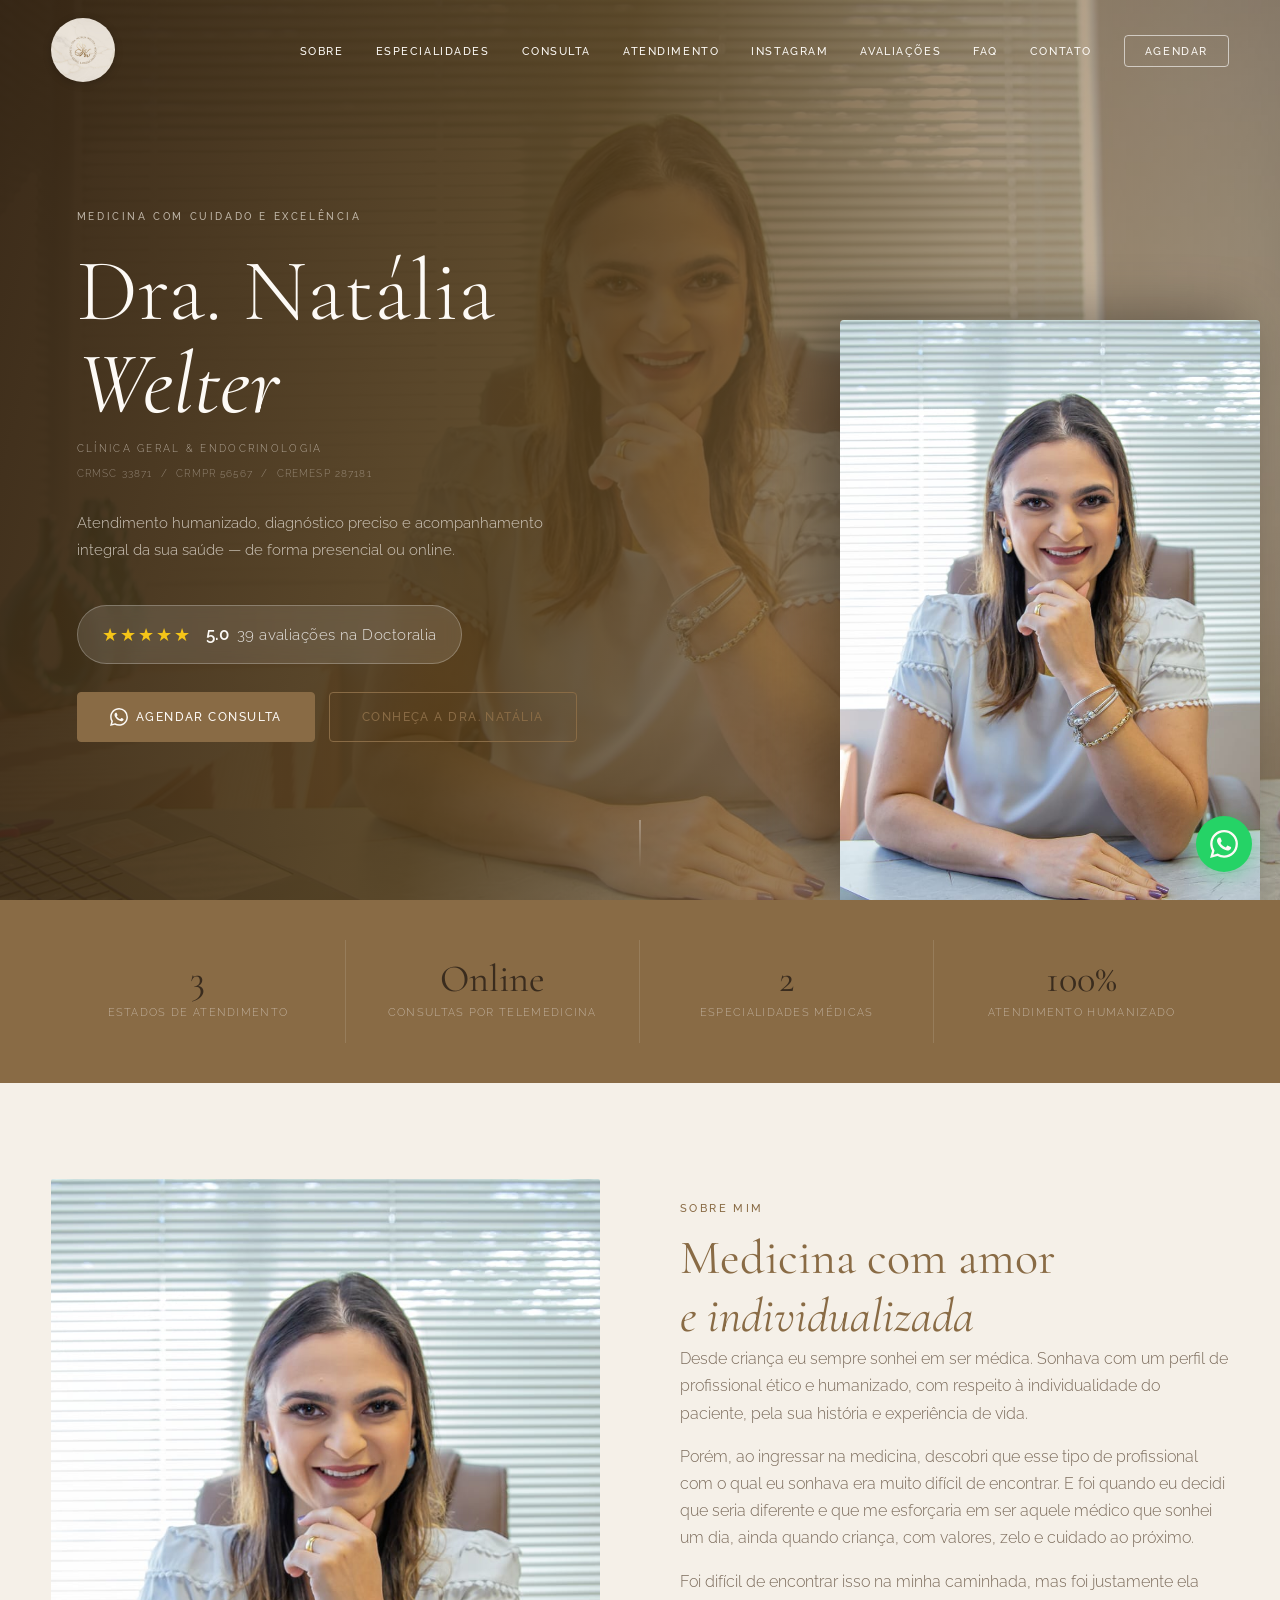
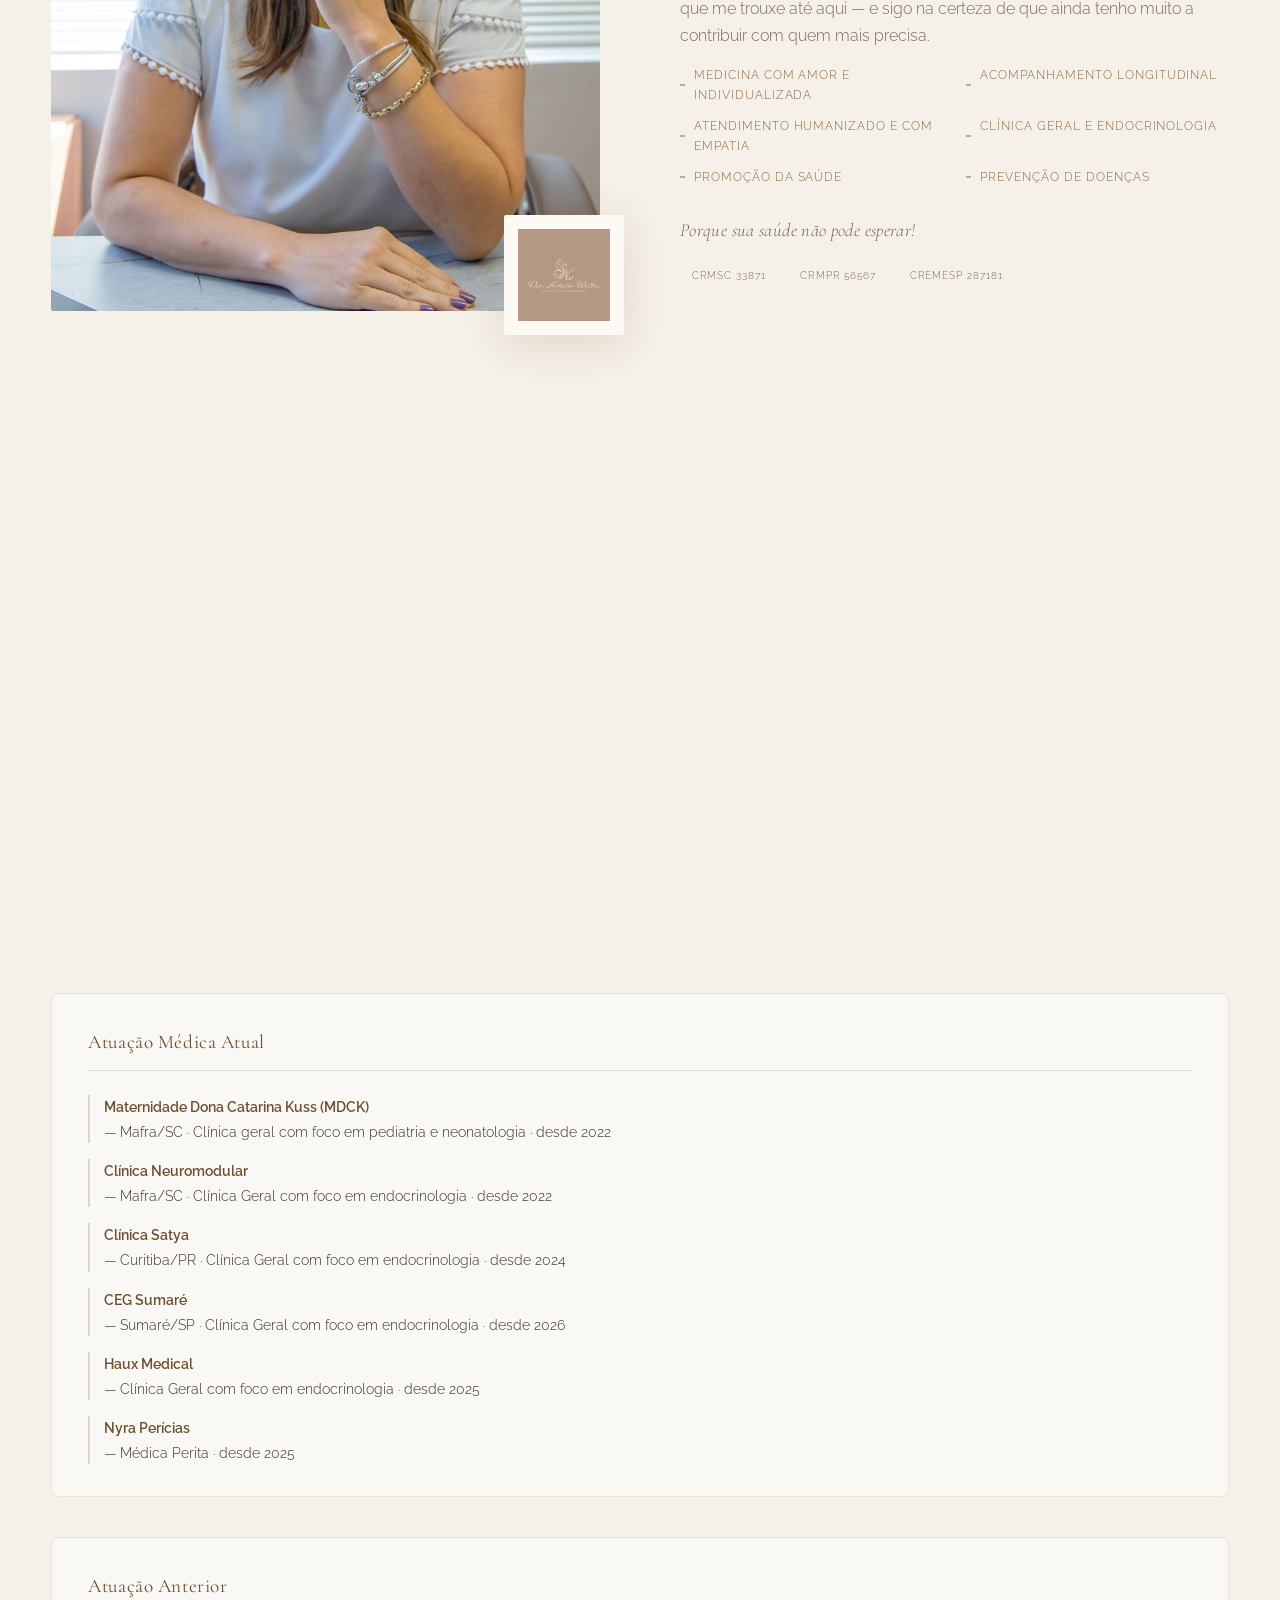
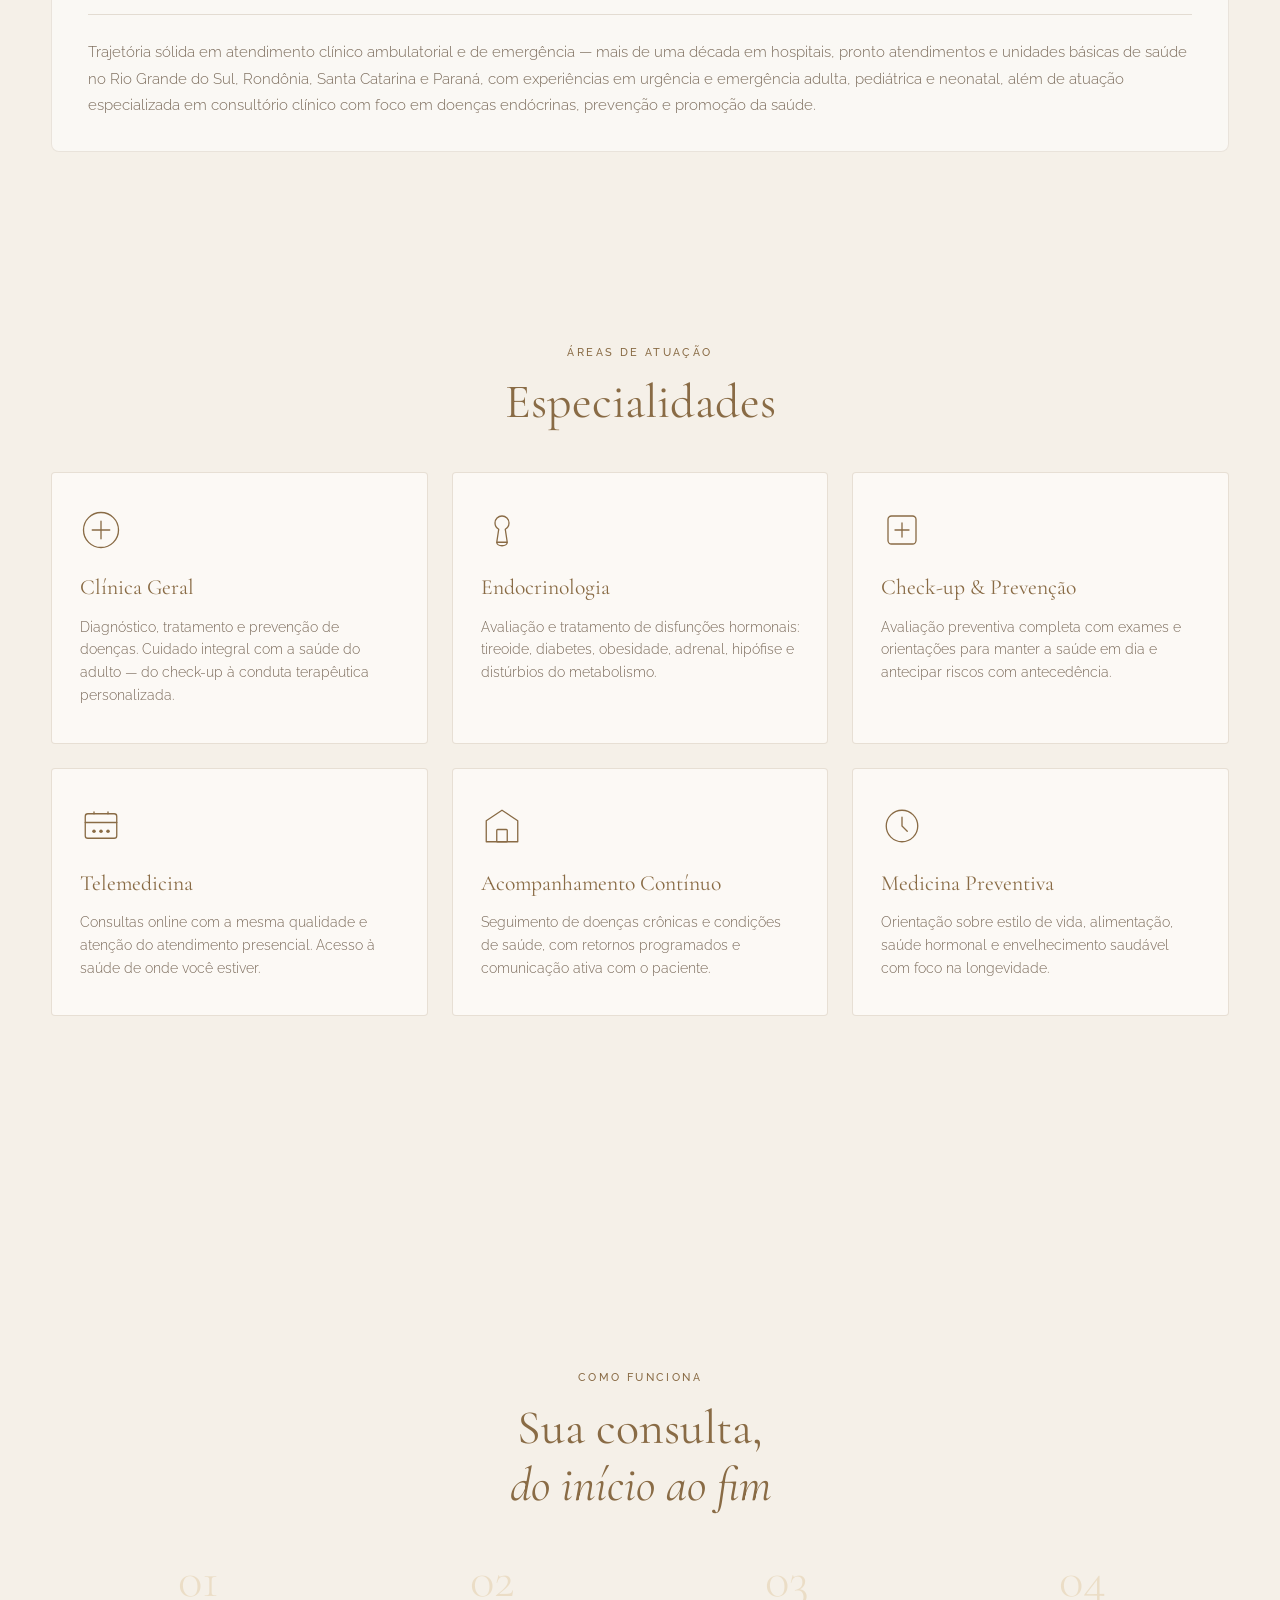
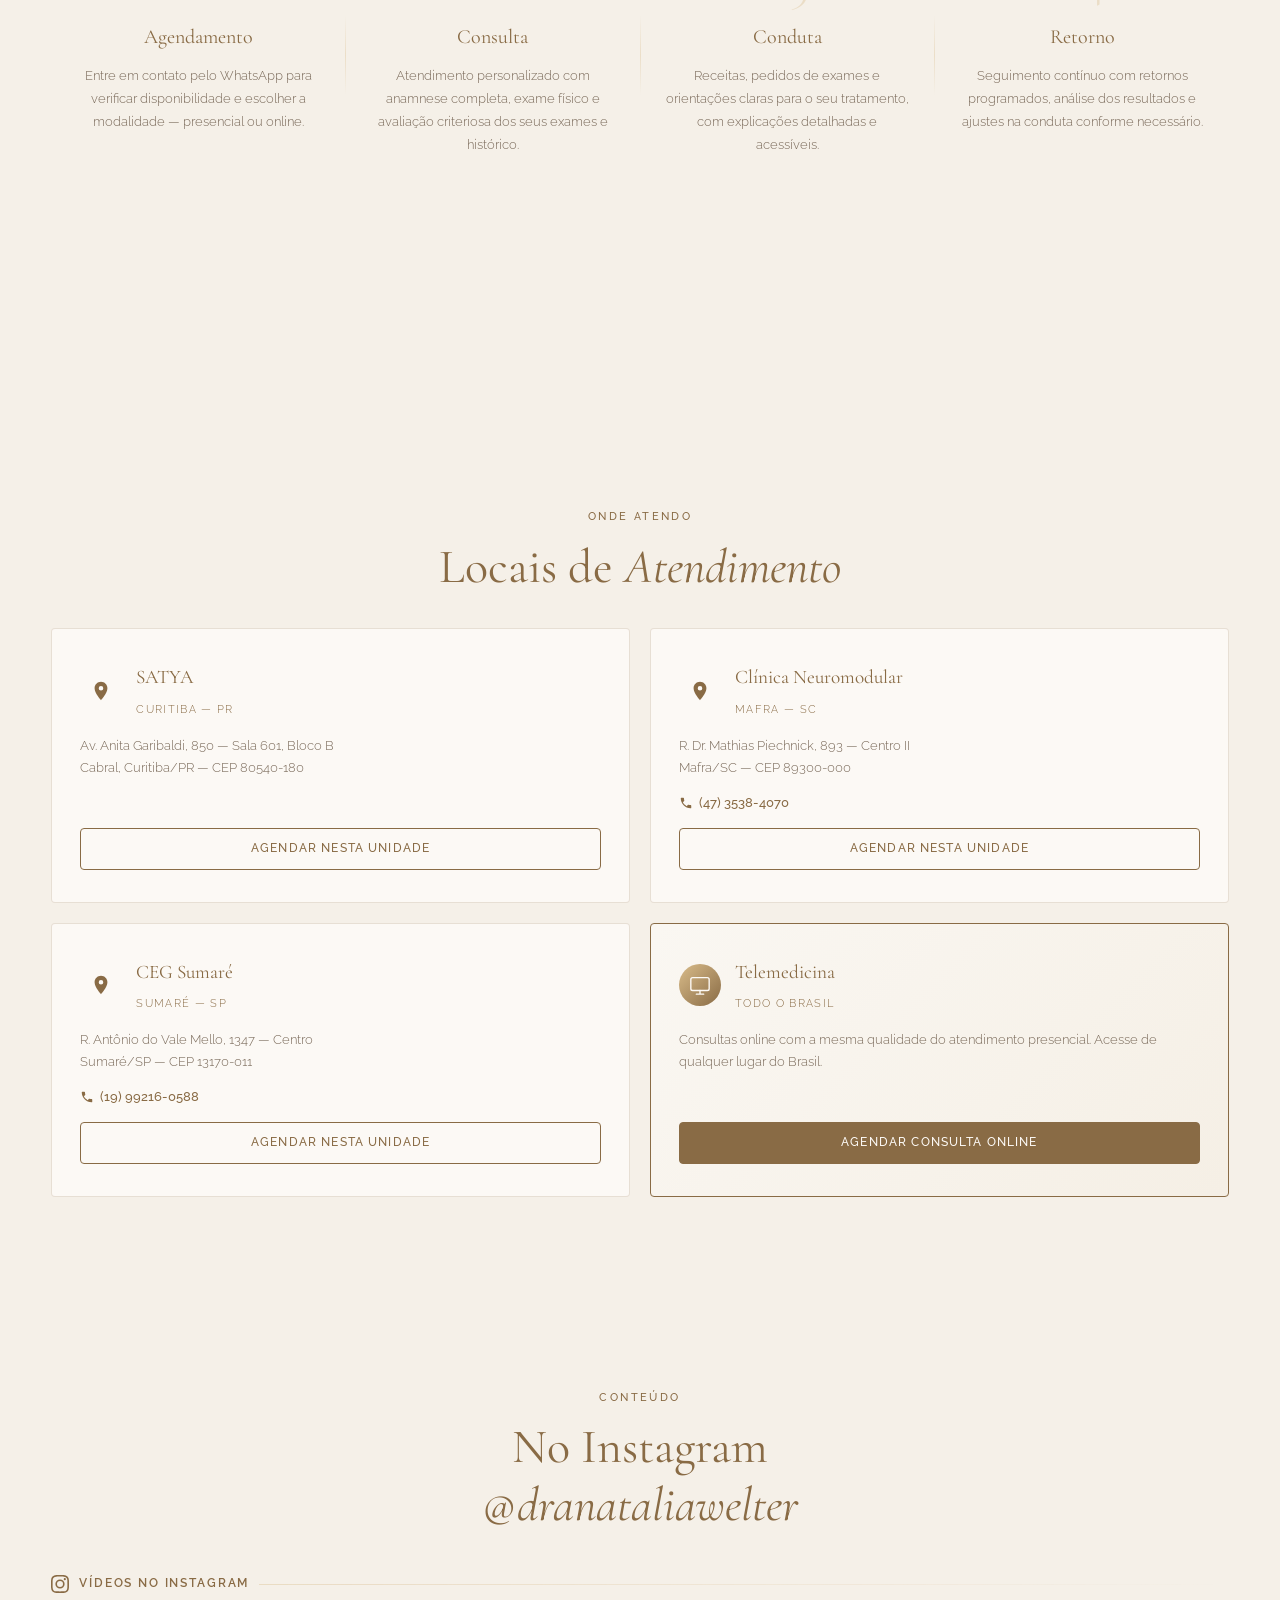
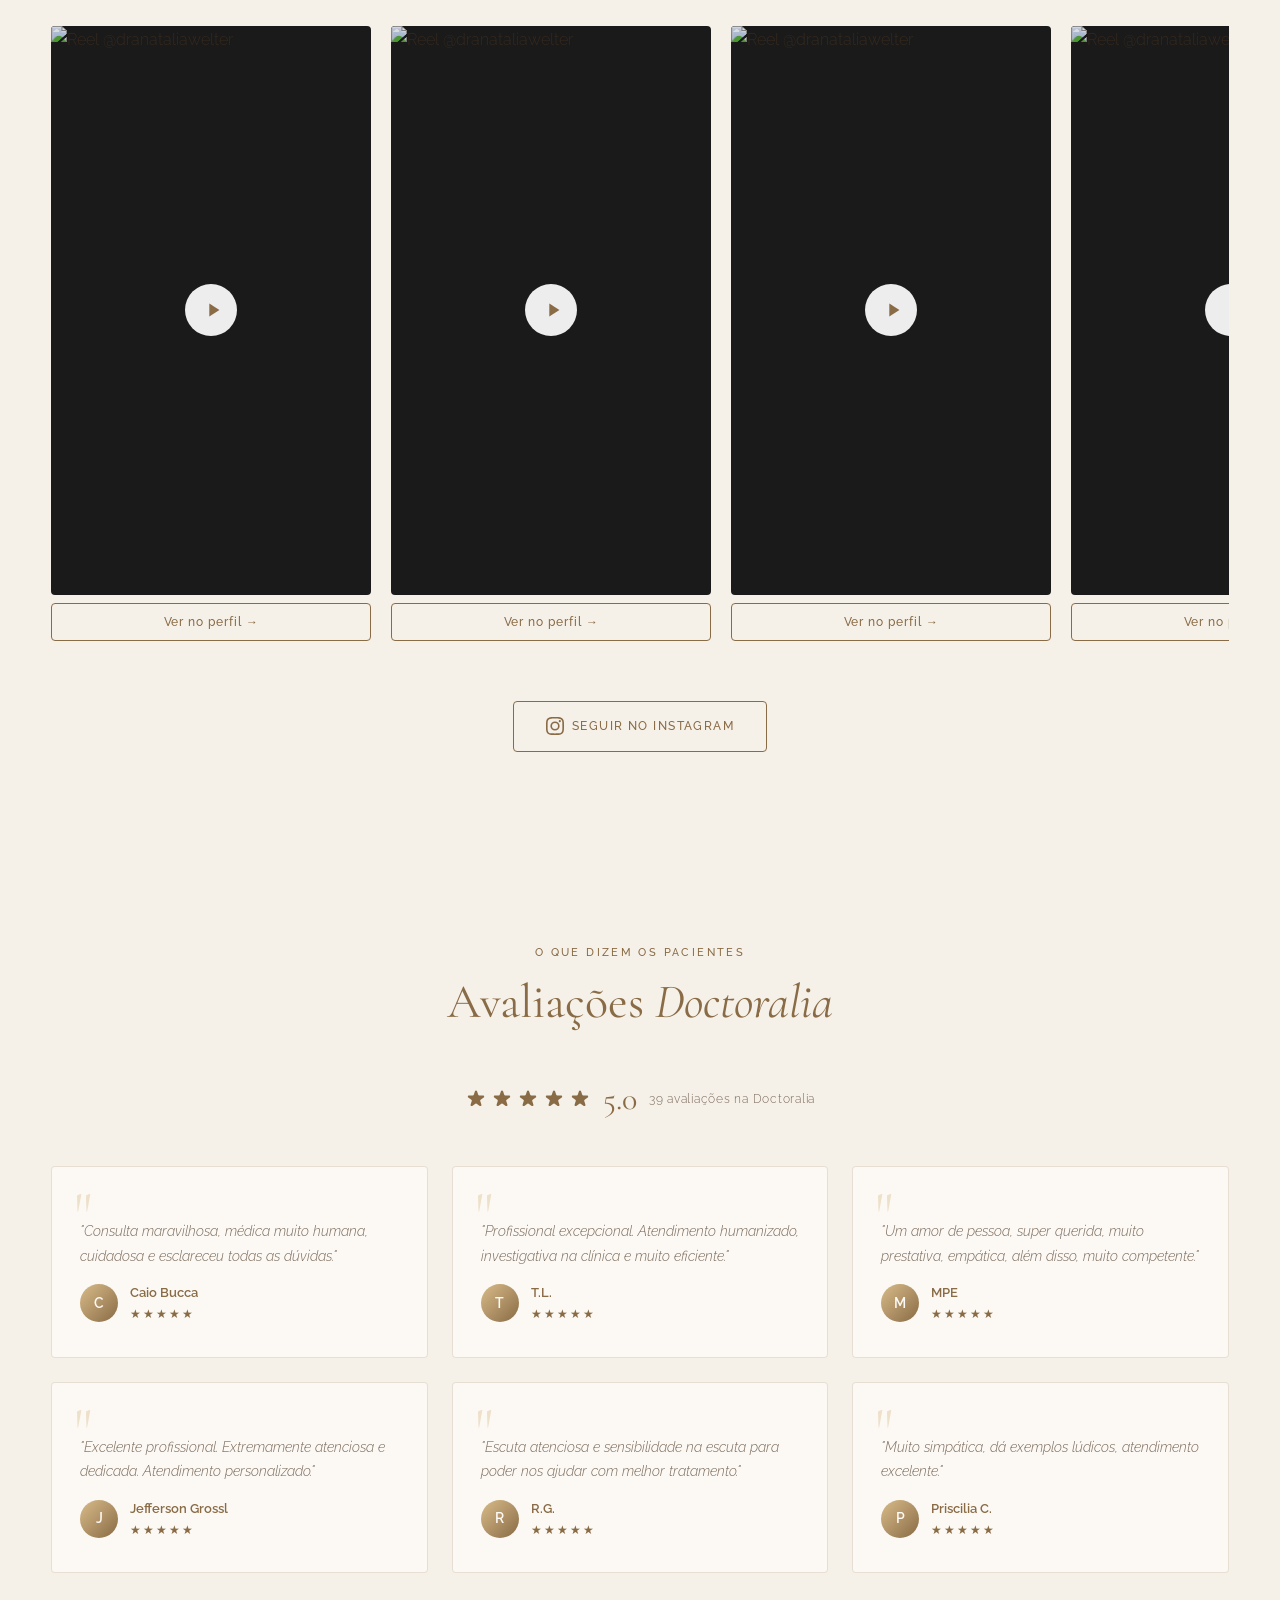
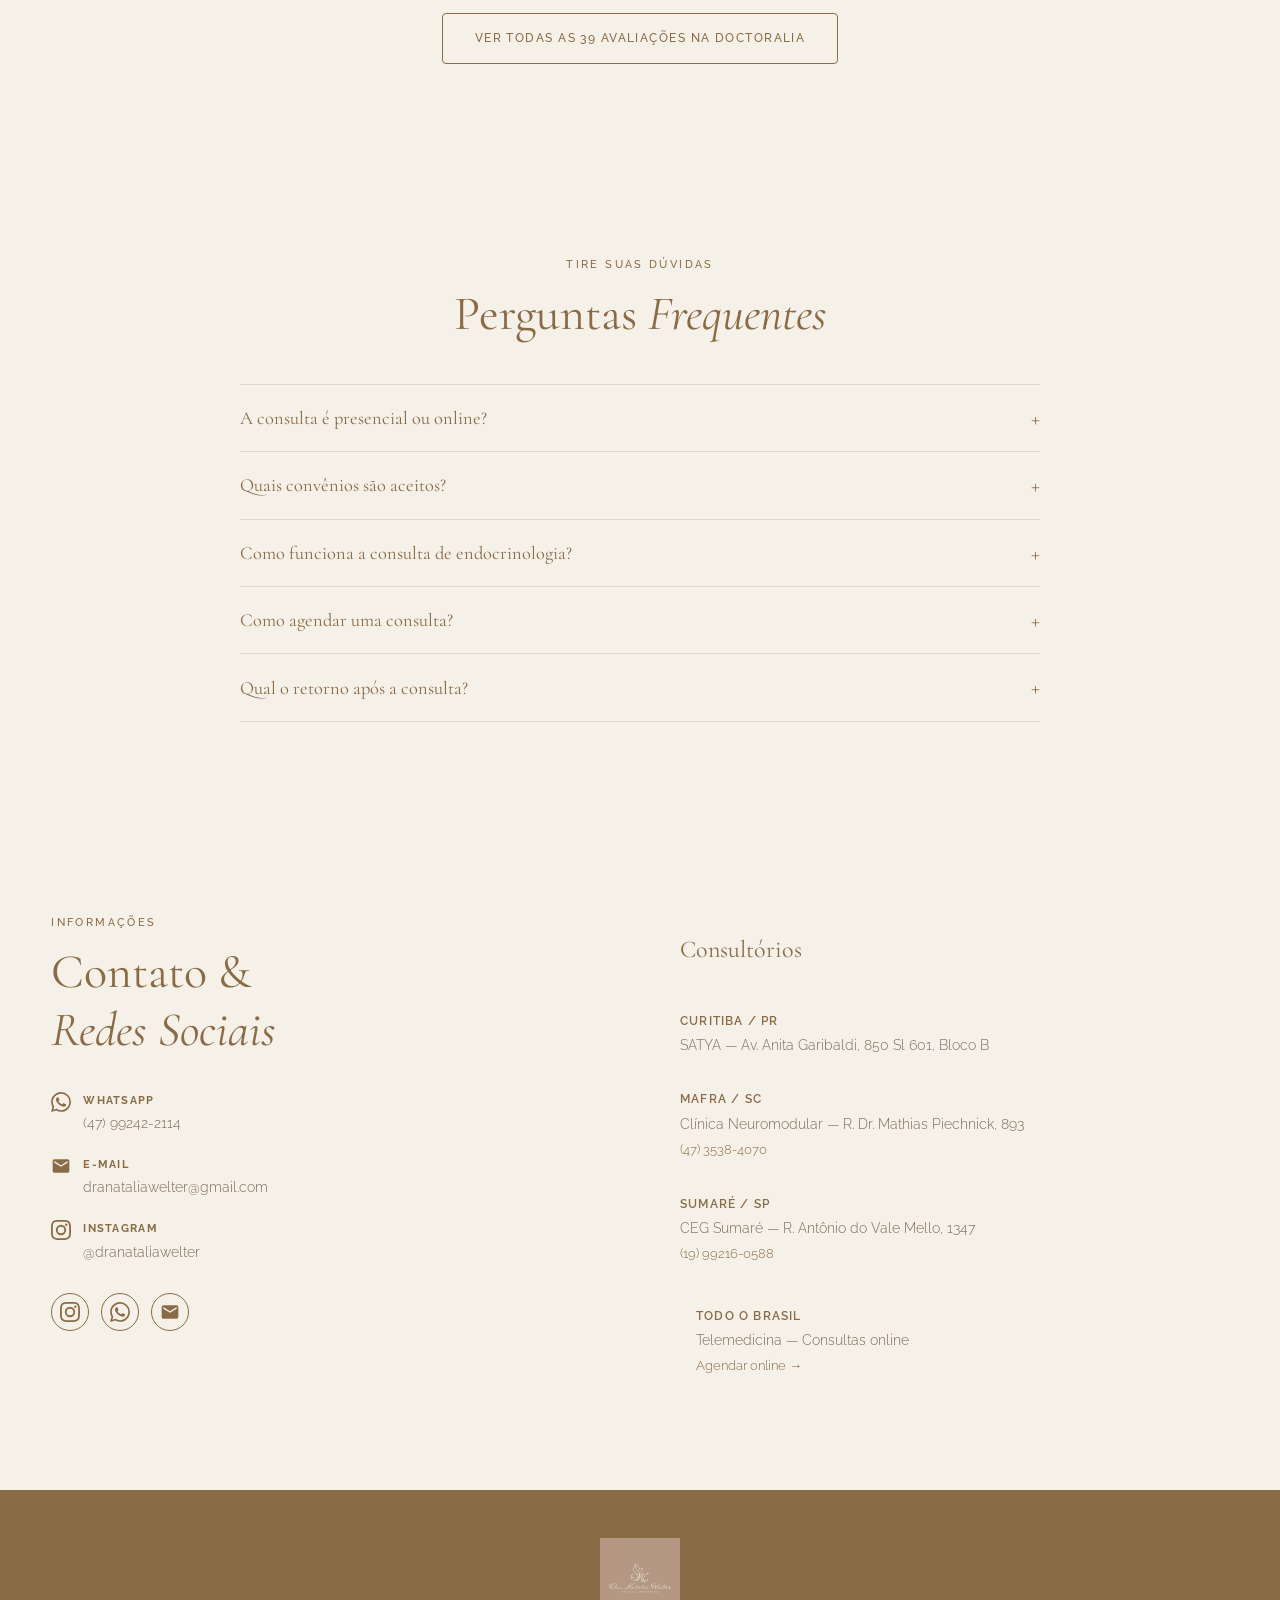
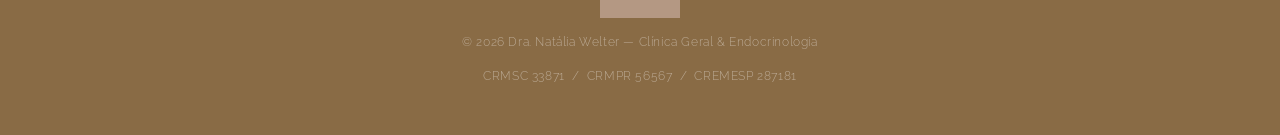
==== commit 574cfa82: "feat: logo circular, texto Sobre atualizado e seção Formação/Atuação" ====
--- a/index.backup.html
+++ b/index.backup.html
@@ -16,7 +16,7 @@
   <header class="header" id="header">
     <nav class="nav container">
       <a href="#inicio" class="nav__logo">
-        <img src="assets/images/logo-light.png" alt="Dra. Natália Welter" />
+        <img src="assets/images/logo-circular.jpg" alt="Dra. Natália Welter" />
       </a>
       <ul class="nav__menu" id="navMenu">
         <li><a href="#sobre" class="nav__link">Sobre</a></li>
@@ -106,20 +106,26 @@
         </div>
       </div>
       <div class="sobre__content" data-reveal>
-        <span class="section__label">Sobre a médica</span>
-        <h2 class="section__title">Uma medicina<br /><em>que cuida de você</em></h2>
+        <span class="section__label">Sobre mim</span>
+        <h2 class="section__title">Medicina com amor<br /><em>e individualizada</em></h2>
         <p>
-          A Dra. Natália Welter é médica especialista em Clínica Geral e Endocrinologia, comprometida com um atendimento individualizado, humanizado e baseado nas melhores evidências científicas.
+          Desde criança eu sempre sonhei em ser médica. Sonhava com um perfil de profissional ético e humanizado, com respeito à individualidade do paciente, pela sua história e experiência de vida.
         </p>
         <p>
-          Com formação sólida e olhar atento para a saúde integral, acompanha seus pacientes com dedicação — cuidando do corpo e do bem-estar em todas as etapas da vida, de forma presencial ou por telemedicina.
+          Porém, ao ingressar na medicina, descobri que esse tipo de profissional com o qual eu sonhava era muito difícil de encontrar. E foi quando eu decidi que seria diferente e que me esforçaria em ser aquele médico que sonhei um dia, ainda quando criança, com valores, zelo e cuidado ao próximo.
+        </p>
+        <p>
+          Foi difícil de encontrar isso na minha caminhada, mas foi justamente ela que me trouxe até aqui — e sigo na certeza de que ainda tenho muito a contribuir com quem mais precisa.
         </p>
         <ul class="sobre__list">
-          <li>Medicina Geral e Preventiva</li>
-          <li>Endocrinologia Clínica</li>
-          <li>Acompanhamento Longitudinal</li>
-          <li>Telemedicina</li>
+          <li>Medicina com amor e individualizada</li>
+          <li>Acompanhamento longitudinal</li>
+          <li>Atendimento humanizado e com empatia</li>
+          <li>Clínica geral e endocrinologia</li>
+          <li>Promoção da saúde</li>
+          <li>Prevenção de doenças</li>
         </ul>
+        <p class="sobre__cta-phrase">Porque sua saúde não pode esperar!</p>
         <div class="sobre__crms">
           <span>CRMSC 33871</span>
           <span>CRMPR 56567</span>
@@ -129,8 +135,72 @@
     </div>
   </section>
 
+  <!-- FORMAÇÃO / ATUAÇÃO -->
+  <section class="formacao section section--alt" id="formacao">
+    <div class="container">
+      <div class="section__header" data-reveal>
+        <span class="section__label">Trajetória</span>
+        <h2 class="section__title">Formação &amp; Atuação</h2>
+      </div>
+      <div class="formacao__grid">
+
+        <div class="formacao__bloco" data-reveal>
+          <h3 class="formacao__titulo">Formação Acadêmica</h3>
+          <ul class="formacao__lista">
+            <li>
+              <span class="formacao__ano">2008 – 2013</span>
+              <span class="formacao__desc">Graduação em Medicina — Faculdades Integradas Aparício Carvalho (FIMCA)</span>
+            </li>
+            <li>
+              <span class="formacao__ano">2016 – 2018</span>
+              <span class="formacao__desc">Especialização em Endocrinologia — Faculdade IPEMED (atual Afya)</span>
+            </li>
+          </ul>
+        </div>
+
+        <div class="formacao__bloco" data-reveal>
+          <h3 class="formacao__titulo">Certificações Técnicas Recentes</h3>
+          <ul class="formacao__lista">
+            <li>
+              <span class="formacao__ano">2023</span>
+              <span class="formacao__desc">Curso Teórico-Prático de Reanimação Neonatal — Sociedade Brasileira de Pediatria</span>
+            </li>
+            <li>
+              <span class="formacao__ano">2023</span>
+              <span class="formacao__desc">Curso de Reanimação do Prematuro na Sala de Parto — Sociedade Brasileira de Pediatria</span>
+            </li>
+            <li>
+              <span class="formacao__ano">2024 – 2026</span>
+              <span class="formacao__desc">Certificação SAVC — Suporte Avançado de Vida Cardiovascular (American Heart Association)</span>
+            </li>
+          </ul>
+        </div>
+
+        <div class="formacao__bloco formacao__bloco--full" data-reveal>
+          <h3 class="formacao__titulo">Atuação Médica Atual</h3>
+          <ul class="formacao__lista formacao__lista--atual">
+            <li><strong>Maternidade Dona Catarina Kuss (MDCK)</strong> — Mafra/SC · Clínica geral com foco em pediatria e neonatologia · desde 2022</li>
+            <li><strong>Clínica Neuromodular</strong> — Mafra/SC · Clínica Geral com foco em endocrinologia · desde 2022</li>
+            <li><strong>Clínica Satya</strong> — Curitiba/PR · Clínica Geral com foco em endocrinologia · desde 2024</li>
+            <li><strong>CEG Sumaré</strong> — Sumaré/SP · Clínica Geral com foco em endocrinologia · desde 2026</li>
+            <li><strong>Haux Medical</strong> — Clínica Geral com foco em endocrinologia · desde 2025</li>
+            <li><strong>Nyra Perícias</strong> — Médica Perita · desde 2025</li>
+          </ul>
+        </div>
+
+        <div class="formacao__bloco formacao__bloco--full" data-reveal>
+          <h3 class="formacao__titulo">Atuação Anterior</h3>
+          <p class="formacao__texto">
+            Trajetória sólida em atendimento clínico ambulatorial e de emergência — mais de uma década em hospitais, pronto atendimentos e unidades básicas de saúde no Rio Grande do Sul, Rondônia, Santa Catarina e Paraná, com experiências em urgência e emergência adulta, pediátrica e neonatal, além de atuação especializada em consultório clínico com foco em doenças endócrinas, prevenção e promoção da saúde.
+          </p>
+        </div>
+
+      </div>
+    </div>
+  </section>
+
   <!-- ESPECIALIDADES -->
-  <section class="especialidades section section--alt" id="especialidades">
+  <section class="especialidades section" id="especialidades">
     <div class="container">
       <div class="section__header" data-reveal>
         <span class="section__label">Áreas de atuação</span>
--- a/assets/css/style.css
+++ b/assets/css/style.css
@@ -113,8 +113,8 @@
 
 .nav { display: flex; align-items: center; justify-content: space-between; }
 
-.nav__logo img { height: 72px; width: auto; transition: height var(--transition); filter: drop-shadow(0 1px 4px rgba(0,0,0,0.2)); }
-.header.scrolled .nav__logo img { height: 56px; }
+.nav__logo img { height: 64px; width: 64px; object-fit: cover; border-radius: 50%; transition: height var(--transition), width var(--transition); box-shadow: 0 2px 8px rgba(0,0,0,0.18); }
+.header.scrolled .nav__logo img { height: 50px; width: 50px; }
 
 .nav__menu { display: flex; align-items: center; gap: 32px; }
 
@@ -712,3 +712,83 @@
 }
 .faq__answer a { color: var(--accent); text-decoration: underline; }
 .faq__item.open .faq__answer { max-height: 300px; }
+
+/* ===========================
+   SOBRE — extras
+=========================== */
+.sobre__cta-phrase {
+  font-family: var(--font-serif);
+  font-size: 1.15rem;
+  font-style: italic;
+  color: var(--accent);
+  margin-top: 20px;
+  letter-spacing: 0.02em;
+}
+
+/* ===========================
+   FORMAÇÃO / ATUAÇÃO
+=========================== */
+.formacao__grid {
+  display: grid;
+  grid-template-columns: 1fr 1fr;
+  gap: 40px;
+  margin-top: 56px;
+}
+.formacao__bloco--full { grid-column: 1 / -1; }
+
+.formacao__bloco {
+  background: rgba(255,255,255,0.55);
+  border: 1px solid rgba(137,107,69,0.15);
+  border-radius: 8px;
+  padding: 32px 36px;
+}
+
+.formacao__titulo {
+  font-family: var(--font-serif);
+  font-size: 1.2rem;
+  font-weight: 400;
+  color: var(--accent-dark);
+  letter-spacing: 0.03em;
+  margin-bottom: 24px;
+  padding-bottom: 12px;
+  border-bottom: 1px solid rgba(137,107,69,0.2);
+}
+
+.formacao__lista { display: flex; flex-direction: column; gap: 16px; }
+
+.formacao__lista li {
+  display: flex;
+  gap: 16px;
+  font-size: 0.9rem;
+  color: var(--text);
+  line-height: 1.6;
+}
+.formacao__ano {
+  flex-shrink: 0;
+  font-family: var(--font-serif);
+  font-size: 0.82rem;
+  color: var(--accent);
+  font-weight: 500;
+  min-width: 80px;
+  padding-top: 1px;
+}
+.formacao__lista--atual li {
+  flex-direction: column;
+  gap: 2px;
+  padding-left: 14px;
+  border-left: 2px solid rgba(137,107,69,0.25);
+}
+.formacao__lista--atual strong { color: var(--accent-dark); font-weight: 600; }
+
+.formacao__texto {
+  font-size: 0.92rem;
+  color: var(--text-light);
+  line-height: 1.8;
+}
+
+@media (max-width: 768px) {
+  .formacao__grid { grid-template-columns: 1fr; }
+  .formacao__bloco { padding: 24px 20px; }
+  .formacao__lista li { flex-direction: column; gap: 4px; }
+  .formacao__ano { min-width: auto; }
+}
